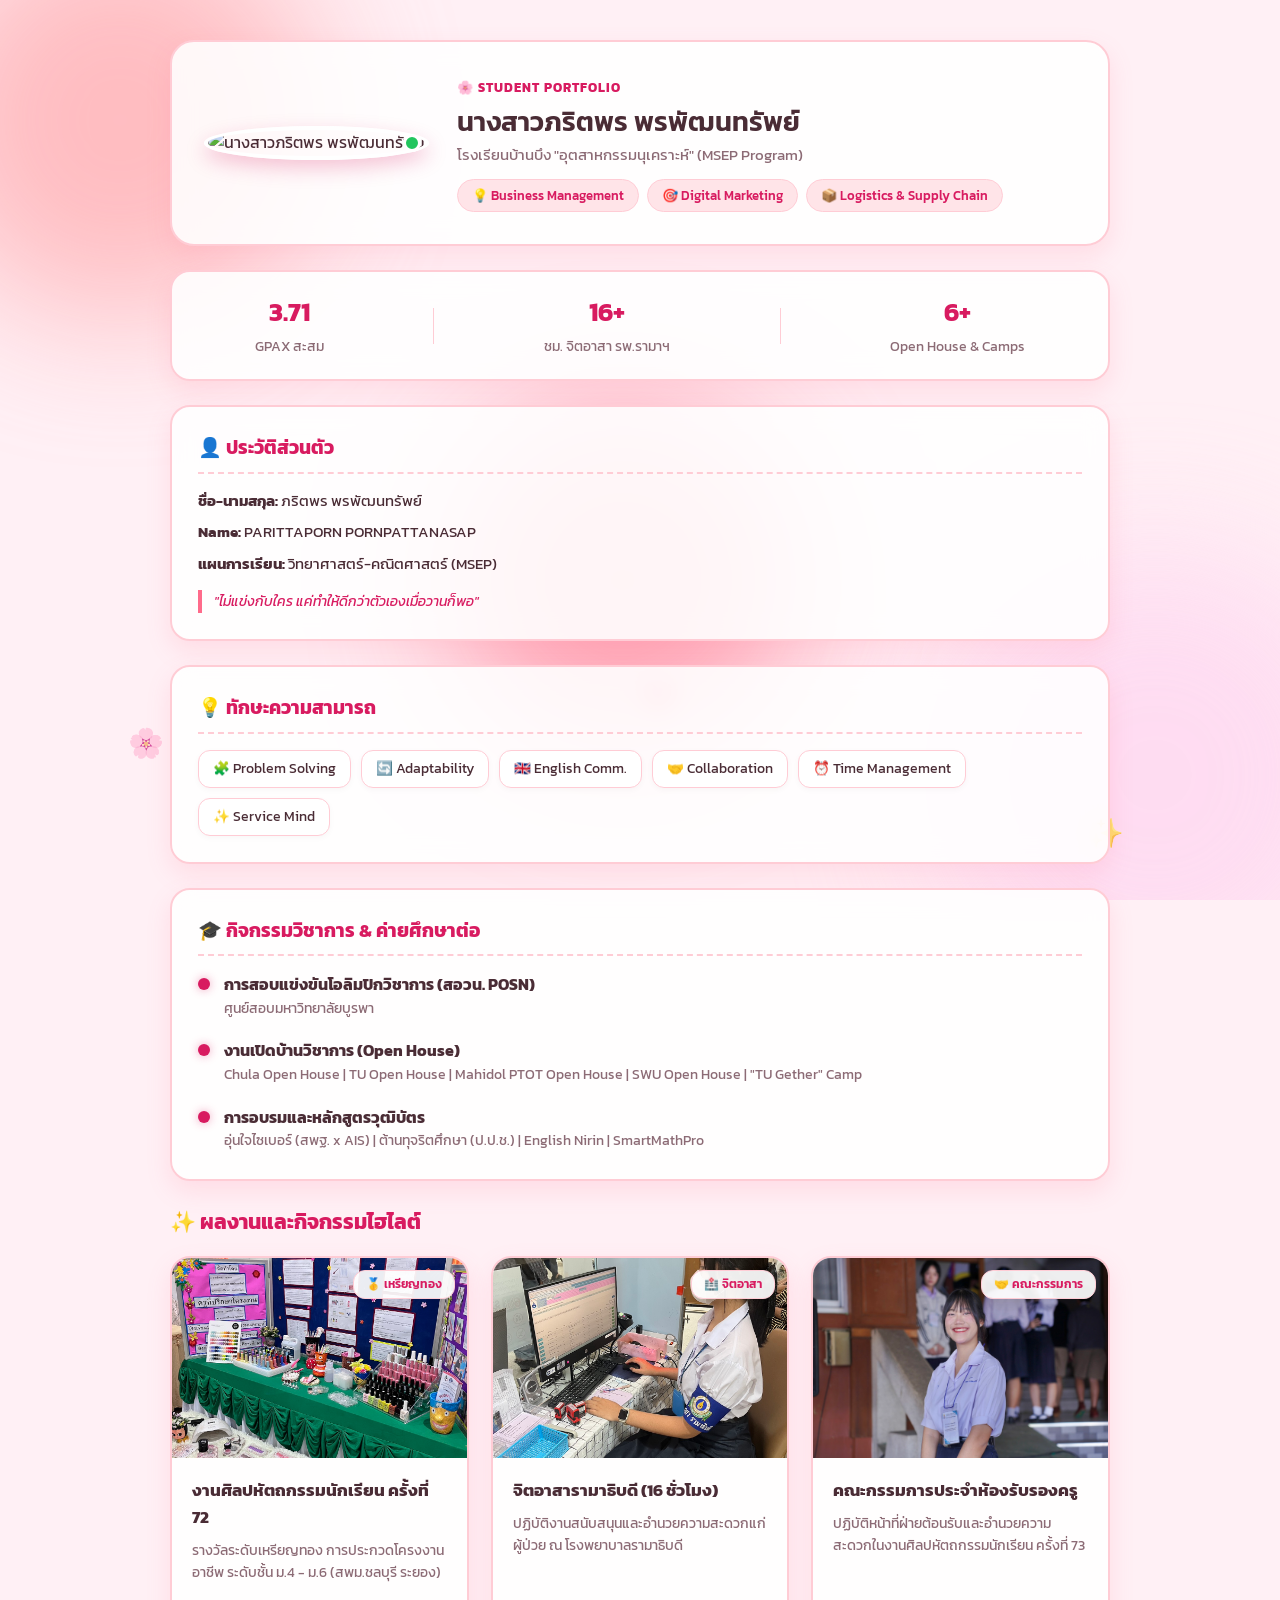
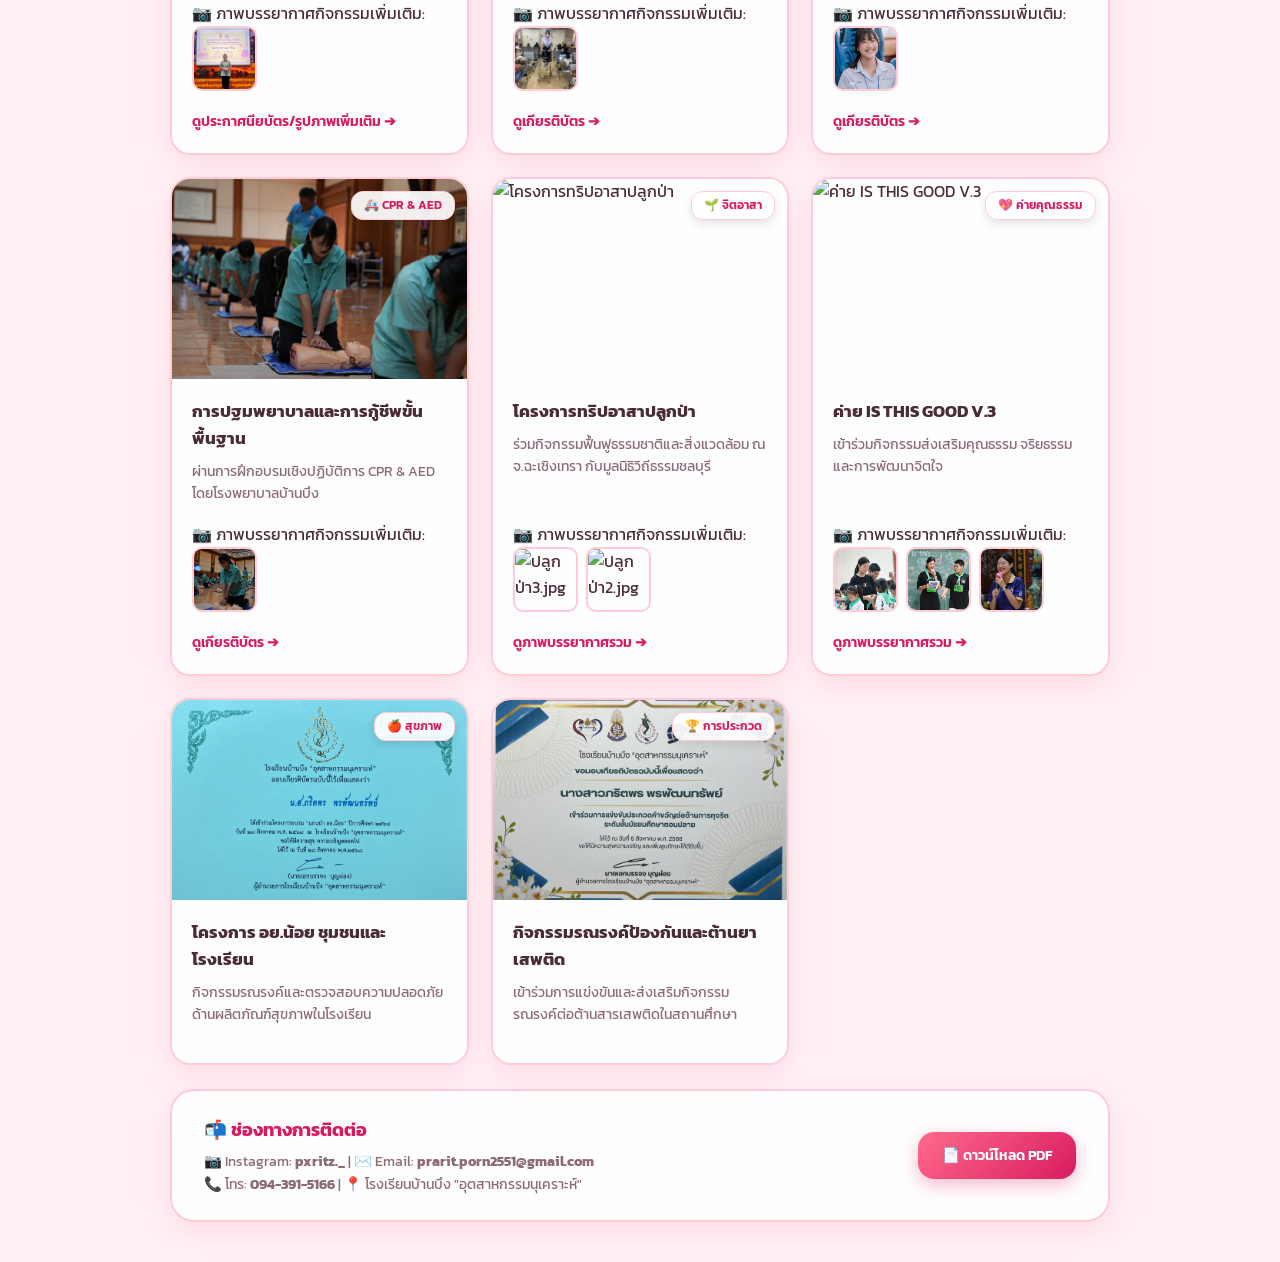
==== index.html @ 44465587 "Update index.html" ====
<!DOCTYPE html>
<html lang="th">
<head>
    <meta charset="UTF-8">
    <meta name="viewport" content="width=device-width, initial-scale=1.0">
    <title>Portfolio | ภริตพร พรพัฒนทรัพย์</title>
    <link rel="stylesheet" href="style.css">
    <link href="https://fonts.googleapis.com/css2?family=Kanit:wght@300;400;500;600;700&display=swap" rel="stylesheet">
</head>
<body>

    <!-- Background Animated Elements -->
    <div class="bg-animated">
        <div class="pink-orb orb1"></div>
        <div class="pink-orb orb2"></div>
        <div class="pink-orb orb3"></div>
        <div class="sparkle sparkle1">🌸</div>
        <div class="sparkle sparkle2">✨</div>
        <div class="sparkle sparkle3">💖</div>
    </div>

    <div class="main-wrapper">
        <!-- Hero Header -->
        <header class="hero-card">
            <div class="profile-box">
                <img src="IMG_4195.jpeg" alt="นางสาวภริตพร พรพัฒนทรัพย์" class="profile-img">
                <span class="status-dot" title="พร้อมสำหรับการศึกษาต่อ"></span>
            </div>
            <div class="hero-info">
                <span class="sub-heading">🌸 STUDENT PORTFOLIO</span>
                <h1>นางสาวภริตพร พรพัฒนทรัพย์</h1>
                <p class="school-name">โรงเรียนบ้านบึง "อุตสาหกรรมนุเคราะห์" (MSEP Program)</p>
                <div class="tag-group">
                    <span class="tag">💡 Business Management</span>
                    <span class="tag">🎯 Digital Marketing</span>
                    <span class="tag">📦 Logistics & Supply Chain</span>
                </div>
            </div>
        </header>

        <!-- Stats Bar -->
        <section class="stats-card">
            <div class="stat-box">
                <span class="num">3.71</span>
                <span class="label">GPAX สะสม</span>
            </div>
            <div class="divider"></div>
            <div class="stat-box">
                <span class="num">16+</span>
                <span class="label">ชม. จิตอาสา รพ.รามาฯ</span>
            </div>
            <div class="divider"></div>
            <div class="stat-box">
                <span class="num">6+</span>
                <span class="label">Open House & Camps</span>
            </div>
        </section>

        <!-- Two Columns Info -->
        <div class="two-col-grid">
            <section class="content-card">
                <h2>👤 ประวัติส่วนตัว</h2>
                <div class="info-body">
                    <p><strong>ชื่อ-นามสกุล:</strong> ภริตพร พรพัฒนทรัพย์</p>
                    <p><strong>Name:</strong> PARITTAPORN PORNPATTANASAP</p>
                    <p><strong>แผนการเรียน:</strong> วิทยาศาสตร์-คณิตศาสตร์ (MSEP)</p>
                    <blockquote class="quote">"ไม่แข่งกับใคร แค่ทำให้ดีกว่าตัวเองเมื่อวานก็พอ"</blockquote>
                </div>
            </section>

            <section class="content-card">
                <h2>💡 ทักษะความสามารถ</h2>
                <div class="skill-pills">
                    <span>🧩 Problem Solving</span>
                    <span>🔄 Adaptability</span>
                    <span>🇬🇧 English Comm.</span>
                    <span>🤝 Collaboration</span>
                    <span>⏰ Time Management</span>
                    <span>✨ Service Mind</span>
                </div>
            </section>
        </div>

        <!-- Academic Timeline -->
        <section class="content-card">
            <h2>🎓 กิจกรรมวิชาการ & ค่ายศึกษาต่อ</h2>
            <div class="timeline-list">
                <div class="tl-item">
                    <span class="tl-dot"></span>
                    <div>
                        <strong>การสอบแข่งขันโอลิมปิกวิชาการ (สอวน. POSN)</strong>
                        <p>ศูนย์สอบมหาวิทยาลัยบูรพา</p>
                    </div>
                </div>
                <div class="tl-item">
                    <span class="tl-dot"></span>
                    <div>
                        <strong>งานเปิดบ้านวิชาการ (Open House)</strong>
                        <p>Chula Open House | TU Open House | Mahidol PTOT Open House | SWU Open House | "TU Gether" Camp</p>
                    </div>
                </div>
                <div class="tl-item">
                    <span class="tl-dot"></span>
                    <div>
                        <strong>การอบรมและหลักสูตรวุฒิบัตร</strong>
                        <p>อุ่นใจไซเบอร์ (สพฐ. x AIS) | ต้านทุจริตศึกษา (ป.ป.ช.) | English Nirin | SmartMathPro</p>
                    </div>
                </div>
            </div>
        </section>

        <!-- Activities Gallery -->
        <section class="activities-wrapper">
            <h2 class="section-title">✨ ผลงานและกิจกรรมไฮไลต์</h2>
            <div class="activity-grid">

                <!-- 1 -->
                <article class="act-card">
                    <div class="act-img-wrap">
                        <img src="activity-1.jpg" alt="งานศิลปหัตถกรรมนักเรียน">
                        <span class="badge badge-pink">🥇 เหรียญทอง</span>
                    </div>
                    <div class="act-body">
                        <h3>งานศิลปหัตถกรรมนักเรียน ครั้งที่ 72</h3>
                        <p>รางวัลระดับเหรียญทอง การประกวดโครงงานอาชีพ ระดับชั้น ม.4 - ม.6 (สพม.ชลบุรี ระยอง)</p>
                        <div class="act-gallery-title">📷 ภาพบรรยากาศกิจกรรมเพิ่มเติม:</div>
                        <div class="act-sub-images">
                            <img src="activity-2.jpg" alt="บรรยากาศวันแข่งขัน">
                        </div>
                        <a href="contest.jpg" target="_blank" class="btn-link">ดูประกาศนียบัตร/รูปภาพเพิ่มเติม ➔</a>
                    </div>
                </article>

                <!-- 2 -->
                <article class="act-card">
                    <div class="act-img-wrap">
                        <img src="ramavol-1.jpg" alt="จิตอาสารามาธิบดี">
                        <span class="badge badge-pink">🏥 จิตอาสา</span>
                    </div>
                    <div class="act-body">
                        <h3>จิตอาสารามาธิบดี (16 ชั่วโมง)</h3>
                        <p>ปฏิบัติงานสนับสนุนและอำนวยความสะดวกแก่ผู้ป่วย ณ โรงพยาบาลรามาธิบดี</p>
                        <div class="act-gallery-title">📷 ภาพบรรยากาศกิจกรรมเพิ่มเติม:</div>
                        <div class="act-sub-images">
                            <img src="ramavol-2.jpg" alt="จิตอาสารามาธิบดี 2">
                        </div>
                        <a href="cert-ramavolunteer.png" target="_blank" class="btn-link">ดูเกียรติบัตร ➔</a>
                    </div>
                </article>

                <!-- 3 -->
                <article class="act-card">
                    <div class="act-img-wrap">
                        <img src="staff-2.jpg" alt="คณะกรรมการประจำห้องรับรองครู">
                        <span class="badge badge-pink">🤝 คณะกรรมการ</span>
                    </div>
                    <div class="act-body">
                        <h3>คณะกรรมการประจำห้องรับรองครู</h3>
                        <p>ปฏิบัติหน้าที่ฝ่ายต้อนรับและอำนวยความสะดวกในงานศิลปหัตถกรรมนักเรียน ครั้งที่ 73</p>
                        <div class="act-gallery-title">📷 ภาพบรรยากาศกิจกรรมเพิ่มเติม:</div>
                        <div class="act-sub-images">
                            <img src="staff-1.jpg" alt="บรรยากาศการทำงานสตาฟ 1">
                        </div>
                        <a href="cert-staff.jpg" target="_blank" class="btn-link">ดูเกียรติบัตร ➔</a>
                    </div>
                </article>

                <!-- 4 -->
                <article class="act-card">
                    <div class="act-img-wrap">
                        <img src="cpr-1.jpg" alt="การอบรม CPR & AED">
                        <span class="badge badge-pink">🚑 CPR & AED</span>
                    </div>
                    <div class="act-body">
                        <h3>การปฐมพยาบาลและการกู้ชีพขั้นพื้นฐาน</h3>
                        <p>ผ่านการฝึกอบรมเชิงปฏิบัติการ CPR & AED โดยโรงพยาบาลบ้านบึง</p>
                        <div class="act-gallery-title">📷 ภาพบรรยากาศกิจกรรมเพิ่มเติม:</div>
                        <div class="act-sub-images">
                            <img src="cpr-2.jpg" alt="ฝึกกู้ชีพ CPR 2">
                        </div>
                        <a href="cert-cpr.jpg" target="_blank" class="btn-link">ดูเกียรติบัตร ➔</a>
                    </div>
                </article>

                <!-- 5 -->
                <article class="act-card">
                    <div class="act-img-wrap">
                        <img src="tree-2.jpg" alt="โครงการทริปอาสาปลูกป่า">
                        <span class="badge badge-pink">🌱 จิตอาสา</span>
                    </div>
                    <div class="act-body">
                        <h3>โครงการทริปอาสาปลูกป่า</h3>
                        <p>ร่วมกิจกรรมฟื้นฟูธรรมชาติและสิ่งแวดล้อม ณ จ.ฉะเชิงเทรา กับมูลนิธิวิถีธรรมชลบุรี</p>
                        <div class="act-gallery-title">📷 ภาพบรรยากาศกิจกรรมเพิ่มเติม:</div>
                        <div class="act-sub-images">
                            <img src="tree-1.jpg" alt="ปลูกป่า3.jpg">
                            <img src="tree-3.jpg" alt="ปลูกป่า2.jpg">
                        </div>
                        <a href="ปลูกป่า.jpg" target="_blank" class="btn-link">ดูภาพบรรยากาศรวม ➔</a>
                    </div>
                </article>

                <!-- 6 -->
                <article class="act-card">
                    <div class="act-img-wrap">
                        <img src="kids-1.jpg" alt="ค่าย IS THIS GOOD V.3">
                        <span class="badge badge-pink">💖 ค่ายคุณธรรม</span>
                    </div>
                    <div class="act-body">
                        <h3>ค่าย IS THIS GOOD V.3</h3>
                        <p>เข้าร่วมกิจกรรมส่งเสริมคุณธรรม จริยธรรม และการพัฒนาจิตใจ</p>
                        <div class="act-gallery-title">📷 ภาพบรรยากาศกิจกรรมเพิ่มเติม:</div>
                        <div class="act-sub-images">
                            <img src="ดูเด็ก1.jpg" alt="ดูเด็ก1.jpg">
                            <img src="ดูเด็ก2.jpg" alt="ดูเด็ก2.jpg">
                            <img src="ดูเด็ก3.jpg" alt="ดูเด็ก2.jpg">
                        </div>
                        <a href="ดูเด็ก.jpg" target="_blank" class="btn-link">ดูภาพบรรยากาศรวม ➔</a>
                    </div>
                </article>

                <!-- 7 -->
                <article class="act-card">
                    <div class="act-img-wrap">
                        <img src="ใบ อย.jpg" alt="กิจกรรม อย.น้อย">
                        <span class="badge badge-pink">🍎 สุขภาพ</span>
                    </div>
                    <div class="act-body">
                        <h3>โครงการ อย.น้อย ชุมชนและโรงเรียน</h3>
                        <p>กิจกรรมรณรงค์และตรวจสอบความปลอดภัยด้านผลิตภัณฑ์สุขภาพในโรงเรียน</p>
                    </div>
                </article>

                <!-- 8 -->
                <article class="act-card">
                    <div class="act-img-wrap">
                        <img src="แข่งต้านยา.jpg" alt="การแข่งขันต้านยาเสพติด">
                        <span class="badge badge-pink">🏆 การประกวด</span>
                    </div>
                    <div class="act-body">
                        <h3>กิจกรรมรณรงค์ป้องกันและต้านยาเสพติด</h3>
                        <p>เข้าร่วมการแข่งขันและส่งเสริมกิจกรรมรณรงค์ต่อต้านสารเสพติดในสถานศึกษา</p>
                    </div>
                </article>

            </div>
        </section>

        <!-- Footer -->
        <footer class="footer-card">
            <div class="contact-det">
                <h2>📬 ช่องทางการติดต่อ</h2>
                <p>📷 Instagram: <strong>pxritz._</strong> | ✉️ Email: <strong>prarit.porn2551@gmail.com</strong></p>
                <p>📞 โทร: <strong>094-391-5166</strong> | 📍 โรงเรียนบ้านบึง "อุตสาหกรรมนุเคราะห์"</p>
            </div>
            <a href="portfolio.pdf" target="_blank" class="btn-pdf">📄 ดาวน์โหลด PDF</a>
        </footer>
    </div>

</body>
</html>
---- style.css ----
:root {
    --bg-main: #fff0f5;
    --card-bg: rgba(255, 255, 255, 0.88);
    --accent: #ff6b8b;
    --accent-dark: #d81b60;
    --accent-light: #ffe4e8;
    --text-primary: #4a2c35;
    --text-muted: #8c6b75;
    --border: #ffccd5;
    --shadow: 0 10px 25px rgba(255, 107, 139, 0.15);
    --shadow-hover: 0 16px 32px rgba(216, 27, 96, 0.25);
}

* {
    box-sizing: border-box;
    margin: 0;
    padding: 0;
    font-family: 'Kanit', sans-serif;
    transition: all 0.3s cubic-bezier(0.25, 0.8, 0.25, 1);
}

body {
    background-color: var(--bg-main);
    color: var(--text-primary);
    line-height: 1.6;
    padding: 40px 16px;
    position: relative;
    overflow-x: hidden;
}

/* Background Animated Particles & Glowing Blobs */
.bg-animated {
    position: fixed;
    top: 0;
    left: 0;
    width: 100vw;
    height: 100vh;
    z-index: -1;
    overflow: hidden;
    pointer-events: none;
}

.pink-orb {
    position: absolute;
    border-radius: 50%;
    filter: blur(70px);
    opacity: 0.6;
    animation: pulseFloat 10s infinite alternate ease-in-out;
}

.orb1 {
    width: 400px;
    height: 400px;
    background: #ff9a9e;
    top: -80px;
    left: -80px;
}

.orb2 {
    width: 450px;
    height: 450px;
    background: #fecfef;
    bottom: -100px;
    right: -100px;
    animation-delay: -3s;
}

.orb3 {
    width: 350px;
    height: 350px;
    background: #ff758c;
    top: 45%;
    left: 35%;
    animation-delay: -6s;
}

/* Floating Elements Animation */
.sparkle {
    position: absolute;
    font-size: 1.8rem;
    opacity: 0.7;
    animation: floatUp 8s infinite linear;
}

.sparkle1 { top: 80%; left: 10%; animation-delay: 0s; }
.sparkle2 { top: 90%; left: 85%; animation-delay: 2.5s; }
.sparkle3 { top: 75%; left: 50%; animation-delay: 5s; }

@keyframes pulseFloat {
    0% { transform: translate(0, 0) scale(1); }
    50% { transform: translate(40px, -30px) scale(1.15); }
    100% { transform: translate(-30px, 40px) scale(0.9); }
}

@keyframes floatUp {
    0% { transform: translateY(0) rotate(0deg); opacity: 0.2; }
    50% { opacity: 0.8; }
    100% { transform: translateY(-600px) rotate(360deg); opacity: 0; }
}

.main-wrapper {
    max-width: 940px;
    margin: 0 auto;
    display: flex;
    flex-direction: column;
    gap: 24px;
}

/* Hero Header */
.hero-card {
    background: var(--card-bg);
    backdrop-filter: blur(12px);
    border-radius: 24px;
    padding: 32px;
    border: 2px solid var(--border);
    box-shadow: var(--shadow);
    display: flex;
    align-items: center;
    gap: 28px;
}

.profile-box {
    position: relative;
    flex-shrink: 0;
}

.profile-img {
    width: 125px;
    height: 125px;
    border-radius: 50%;
    object-fit: cover;
    border: 4px solid #ffffff;
    box-shadow: 0 8px 20px rgba(216, 27, 96, 0.25);
}

.status-dot {
    position: absolute;
    bottom: 8px;
    right: 8px;
    width: 18px;
    height: 18px;
    background-color: #22c55e;
    border: 3px solid #ffffff;
    border-radius: 50%;
}

.sub-heading {
    font-size: 0.82rem;
    font-weight: 700;
    color: var(--accent-dark);
    letter-spacing: 1px;
}

.hero-info h1 {
    font-size: 1.7rem;
    font-weight: 600;
    color: var(--text-primary);
}

.school-name {
    font-size: 0.95rem;
    color: var(--text-muted);
    margin-bottom: 12px;
}

.tag-group {
    display: flex;
    flex-wrap: wrap;
    gap: 8px;
}

.tag {
    background: var(--accent-light);
    color: var(--accent-dark);
    font-size: 0.82rem;
    font-weight: 500;
    padding: 5px 14px;
    border-radius: 20px;
    border: 1px solid var(--border);
}

/* Stats Card */
.stats-card {
    background: var(--card-bg);
    backdrop-filter: blur(12px);
    border-radius: 20px;
    padding: 20px 28px;
    border: 2px solid var(--border);
    box-shadow: var(--shadow);
    display: flex;
    justify-content: space-around;
    align-items: center;
}

.stat-box {
    text-align: center;
}

.stat-box .num {
    display: block;
    font-size: 1.6rem;
    font-weight: 700;
    color: var(--accent-dark);
}

.stat-box .label {
    font-size: 0.85rem;
    color: var(--text-muted);
}

.divider {
    width: 1px;
    height: 36px;
    background-color: var(--border);
}

/* Content Cards Grid */
.two-col-grid {
    display: grid;
    grid-template-columns: 1fr 1fr;
    gap: 24px;
}

.content-card {
    background: var(--card-bg);
    backdrop-filter: blur(12px);
    border-radius: 20px;
    padding: 26px;
    border: 2px solid var(--border);
    box-shadow: var(--shadow);
}

.content-card h2 {
    font-size: 1.2rem;
    color: var(--accent-dark);
    margin-bottom: 16px;
    padding-bottom: 8px;
    border-bottom: 2px dashed var(--border);
}

.info-body p {
    font-size: 0.92rem;
    margin-bottom: 8px;
}

.quote {
    margin-top: 14px;
    font-style: italic;
    color: var(--accent-dark);
    border-left: 4px solid var(--accent);
    padding-left: 12px;
    font-size: 0.9rem;
}

/* Skill Pills */
.skill-pills {
    display: flex;
    flex-wrap: wrap;
    gap: 10px;
}

.skill-pills span {
    background: #ffffff;
    border: 1px solid var(--border);
    padding: 7px 14px;
    border-radius: 12px;
    font-size: 0.85rem;
    color: var(--text-primary);
    box-shadow: 0 2px 6px rgba(0,0,0,0.03);
}

.skill-pills span:hover {
    background: var(--accent-light);
    border-color: var(--accent);
    transform: translateY(-3px);
}

/* Timeline */
.timeline-list {
    display: flex;
    flex-direction: column;
    gap: 18px;
}

.tl-item {
    display: flex;
    gap: 14px;
}

.tl-dot {
    width: 12px;
    height: 12px;
    background: var(--accent-dark);
    border-radius: 50%;
    margin-top: 6px;
    flex-shrink: 0;
    box-shadow: 0 0 10px rgba(216, 27, 96, 0.4);
}

.tl-item strong {
    font-size: 0.98rem;
}

.tl-item p {
    font-size: 0.88rem;
    color: var(--text-muted);
}

/* Activity Grid (Big Visual Gallery) */
.section-title {
    font-size: 1.3rem;
    color: var(--accent-dark);
    margin-bottom: 18px;
}

.activity-grid {
    display: grid;
    grid-template-columns: repeat(auto-fill, minmax(280px, 1fr));
    gap: 22px;
}

.act-card {
    background: var(--card-bg);
    border-radius: 20px;
    border: 2px solid var(--border);
    overflow: hidden;
    box-shadow: var(--shadow);
    display: flex;
    flex-direction: column;
}

.act-card:hover {
    transform: translateY(-8px);
    box-shadow: var(--shadow-hover);
    border-color: var(--accent);
}

.act-img-wrap {
    position: relative;
    height: 200px; /* ขยายความสูงรูปภาพให้เด่นชัด */
    overflow: hidden;
}

.act-img-wrap img {
    width: 100%;
    height: 100%;
    object-fit: cover;
}

.act-card:hover .act-img-wrap img {
    transform: scale(1.08);
}

.badge-pink {
    position: absolute;
    top: 12px;
    right: 12px;
    font-size: 0.75rem;
    font-weight: 600;
    padding: 4px 12px;
    border-radius: 12px;
    background: rgba(255, 255, 255, 0.92);
    color: var(--accent-dark);
    box-shadow: 0 4px 10px rgba(0, 0, 0, 0.1);
    border: 1px solid var(--border);
}

.act-body {
    padding: 20px;
    display: flex;
    flex-direction: column;
    flex-grow: 1;
}

.act-body h3 {
    font-size: 1.05rem;
    margin-bottom: 8px;
    color: var(--text-primary);
}

.act-body p {
    font-size: 0.88rem;
    color: var(--text-muted);
    margin-bottom: 16px;
    flex-grow: 1;
}

.btn-link {
    font-size: 0.85rem;
    font-weight: 600;
    color: var(--accent-dark);
    text-decoration: none;
}

.btn-link:hover {
    color: var(--accent);
    text-decoration: underline;
}

/* Footer Card */
.footer-card {
    background: var(--card-bg);
    backdrop-filter: blur(12px);
    border-radius: 24px;
    padding: 24px 32px;
    border: 2px solid var(--border);
    box-shadow: var(--shadow);
    display: flex;
    justify-content: space-between;
    align-items: center;
}

.contact-det h2 {
    font-size: 1.15rem;
    color: var(--accent-dark);
    margin-bottom: 6px;
}

.contact-det p {
    font-size: 0.9rem;
    color: var(--text-muted);
}

.btn-pdf {
    background: linear-gradient(135deg, var(--accent), var(--accent-dark));
    color: #ffffff;
    padding: 12px 24px;
    border-radius: 16px;
    text-decoration: none;
    font-size: 0.9rem;
    font-weight: 600;
    box-shadow: 0 6px 18px rgba(216, 27, 96, 0.3);
}

.btn-pdf:hover {
    transform: translateY(-3px);
    box-shadow: 0 8px 24px rgba(216, 27, 96, 0.4);
}

/* Responsive */
@media (max-width: 640px) {
    .hero-card, .footer-card {
        flex-direction: column;
        text-align: center;
    }
    .two-col-grid {
        grid-template-columns: 1fr;
    }
}
    .two-col-grid {
        grid-template-columns: 1fr;
    }
}
/* ==========================================
   ส่วนจัดระเบียบรูปภาพเพิ่มเติม (Sub-Gallery)
   ========================================== */

.act-gallery-title {
    font-size: 0.8rem;
    font-weight: 600;
    color: var(--accent-dark);
    margin-top: 10px;
    margin-bottom: 6px;
}

.act-sub-images {
    display: flex;
    gap: 8px;
    margin-bottom: 14px;
    overflow-x: auto; /* ให้สไลด์ซ้าย-ขวาได้ถ้ามีรูปเยอะ */
    padding-bottom: 6px;
}

.act-sub-images img {
    width: 65px;
    height: 65px;
    object-fit: cover;
    border-radius: 10px;
    border: 2px solid var(--border);
    cursor: pointer;
    flex-shrink: 0;
    transition: all 0.2s ease-in-out;
}

.act-sub-images img:hover {
    transform: scale(1.1);
    border-color: var(--accent);
    box-shadow: 0 4px 10px rgba(216, 27, 96, 0.3);
}

/* แถบสกรอลล์รูปภาพแนวนอนแบบโทนสีชมพู */
.act-sub-images::-webkit-scrollbar {
    height: 4px;
}
.act-sub-images::-webkit-scrollbar-track {
    background: transparent;
}
.act-sub-images::-webkit-scrollbar-thumb {
    background: var(--border);
    border-radius: 10px;
}
.act-sub-images::-webkit-scrollbar-thumb:hover {
    background: var(--accent);
}
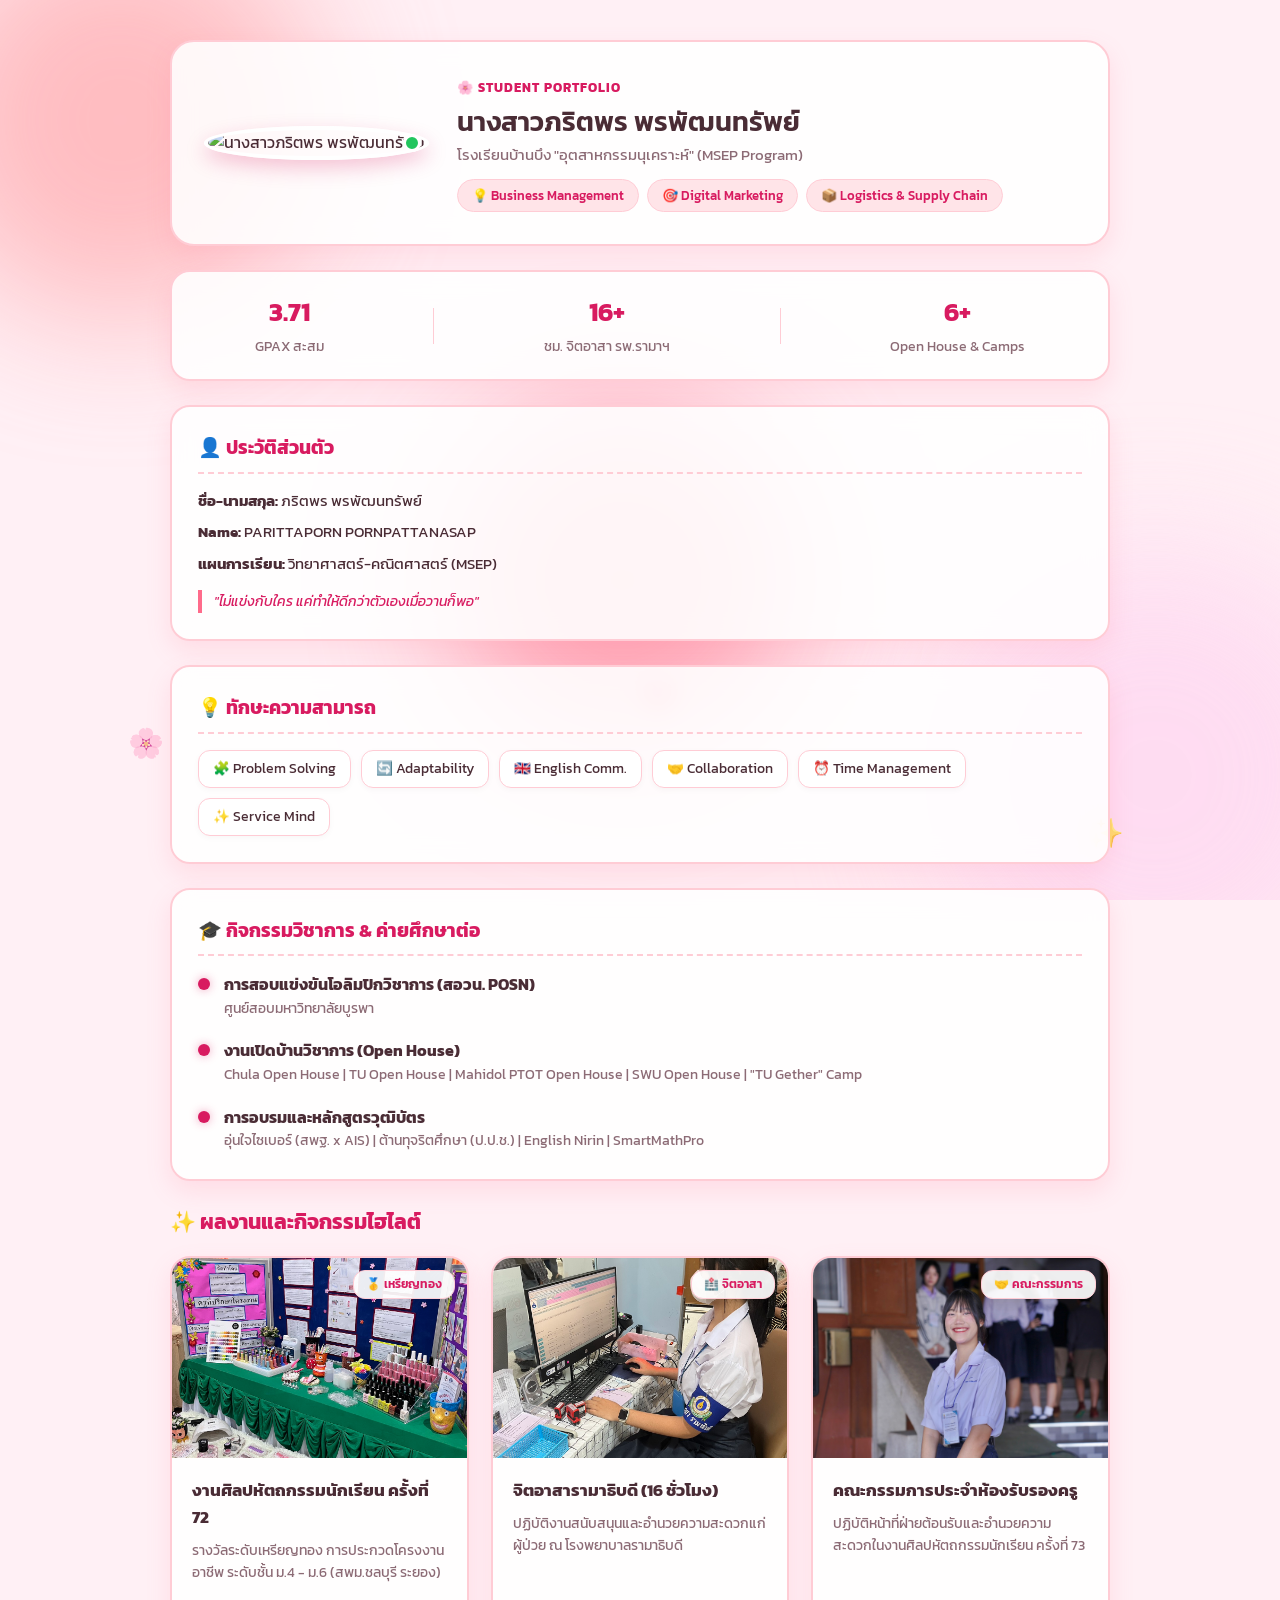
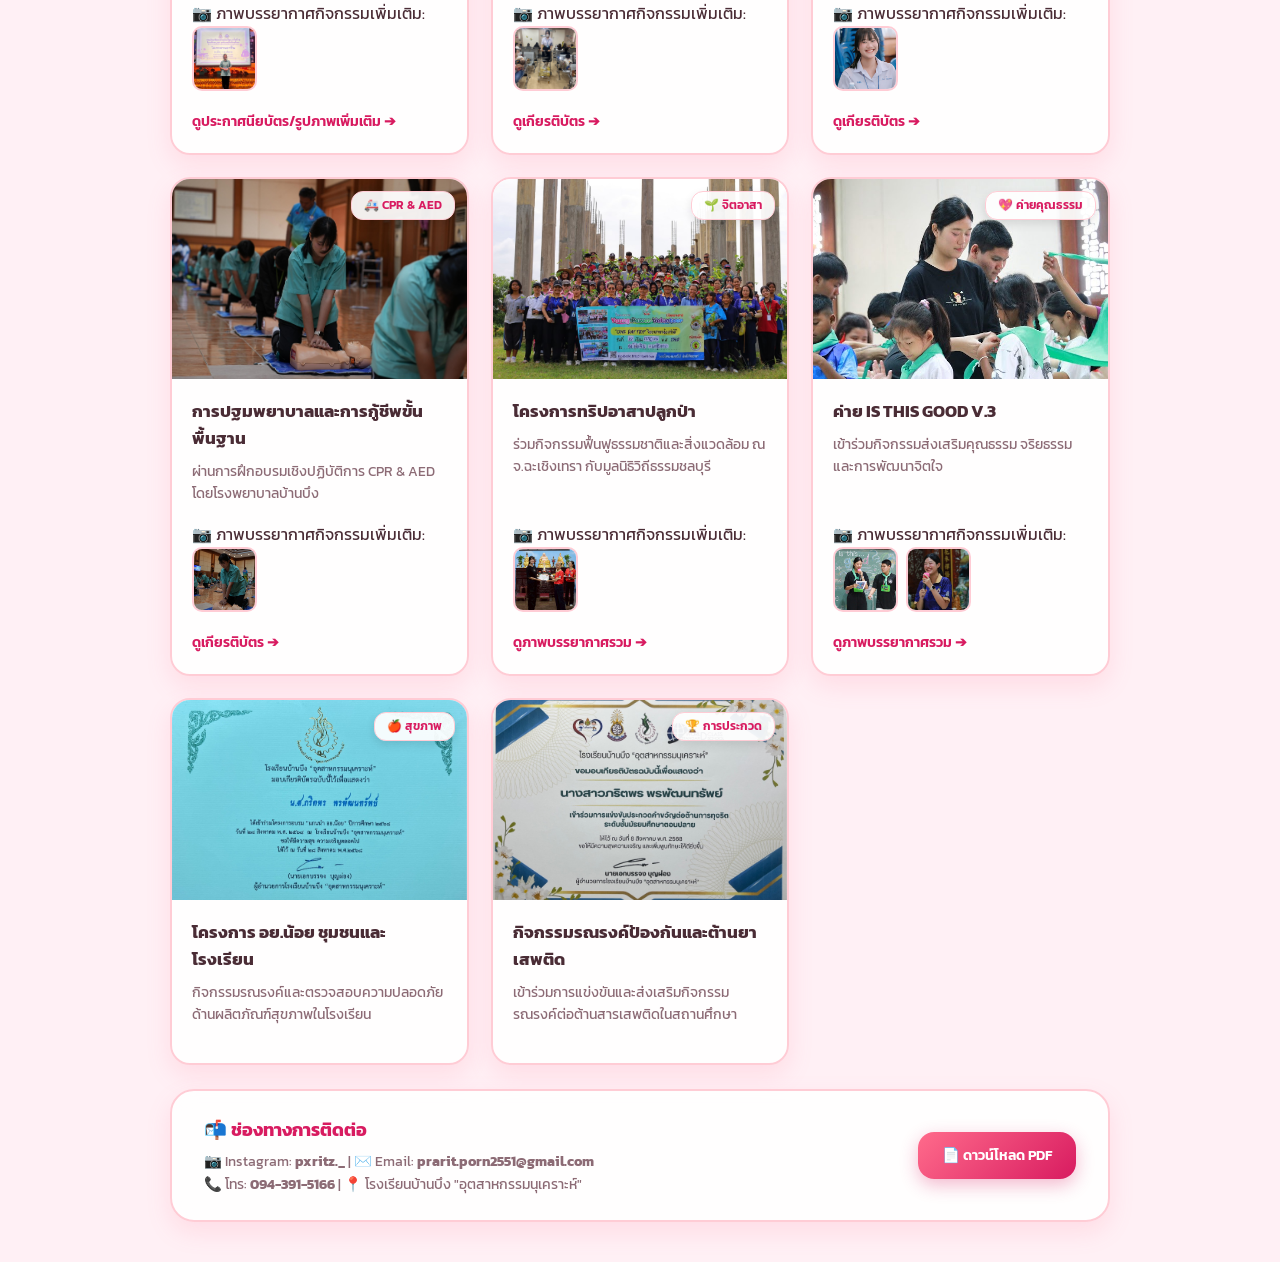
==== commit f1126645: "Update index.html" ====
--- a/index.html
+++ b/index.html
@@ -185,7 +185,7 @@
                 <!-- 5 -->
                 <article class="act-card">
                     <div class="act-img-wrap">
-                        <img src="tree-2.jpg" alt="โครงการทริปอาสาปลูกป่า">
+                        <img src="ปลูกป่า2.jpg" alt="โครงการทริปอาสาปลูกป่า">
                         <span class="badge badge-pink">🌱 จิตอาสา</span>
                     </div>
                     <div class="act-body">
@@ -193,8 +193,7 @@
                         <p>ร่วมกิจกรรมฟื้นฟูธรรมชาติและสิ่งแวดล้อม ณ จ.ฉะเชิงเทรา กับมูลนิธิวิถีธรรมชลบุรี</p>
                         <div class="act-gallery-title">📷 ภาพบรรยากาศกิจกรรมเพิ่มเติม:</div>
                         <div class="act-sub-images">
-                            <img src="tree-1.jpg" alt="ปลูกป่า3.jpg">
-                            <img src="tree-3.jpg" alt="ปลูกป่า2.jpg">
+                            <img src="ปลูกป่า3.jpg" alt="ปลูกป่า3">
                         </div>
                         <a href="ปลูกป่า.jpg" target="_blank" class="btn-link">ดูภาพบรรยากาศรวม ➔</a>
                     </div>
@@ -203,7 +202,7 @@
                 <!-- 6 -->
                 <article class="act-card">
                     <div class="act-img-wrap">
-                        <img src="kids-1.jpg" alt="ค่าย IS THIS GOOD V.3">
+                        <img src="ดูเด็ก1.jpg" alt="ค่าย IS THIS GOOD V.3">
                         <span class="badge badge-pink">💖 ค่ายคุณธรรม</span>
                     </div>
                     <div class="act-body">
@@ -211,7 +210,6 @@
                         <p>เข้าร่วมกิจกรรมส่งเสริมคุณธรรม จริยธรรม และการพัฒนาจิตใจ</p>
                         <div class="act-gallery-title">📷 ภาพบรรยากาศกิจกรรมเพิ่มเติม:</div>
                         <div class="act-sub-images">
-                            <img src="ดูเด็ก1.jpg" alt="ดูเด็ก1.jpg">
                             <img src="ดูเด็ก2.jpg" alt="ดูเด็ก2.jpg">
                             <img src="ดูเด็ก3.jpg" alt="ดูเด็ก2.jpg">
                         </div>
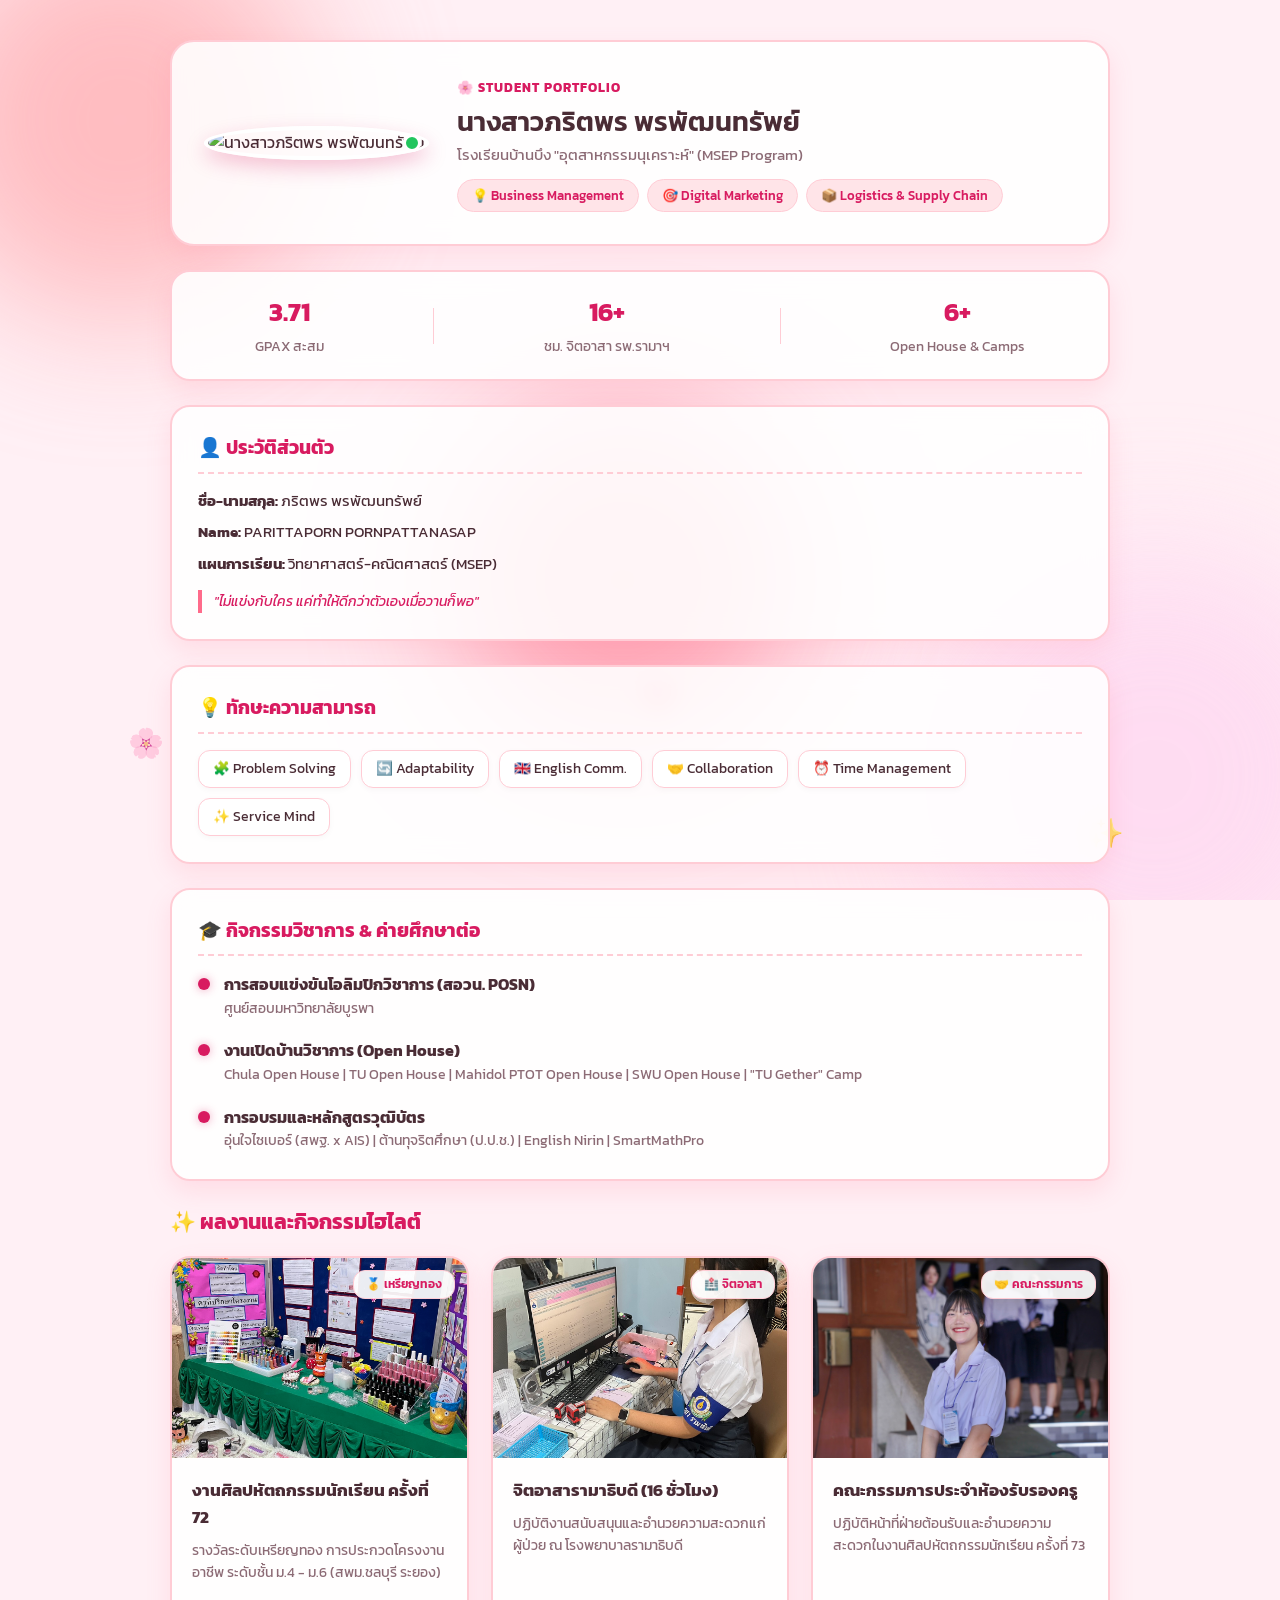
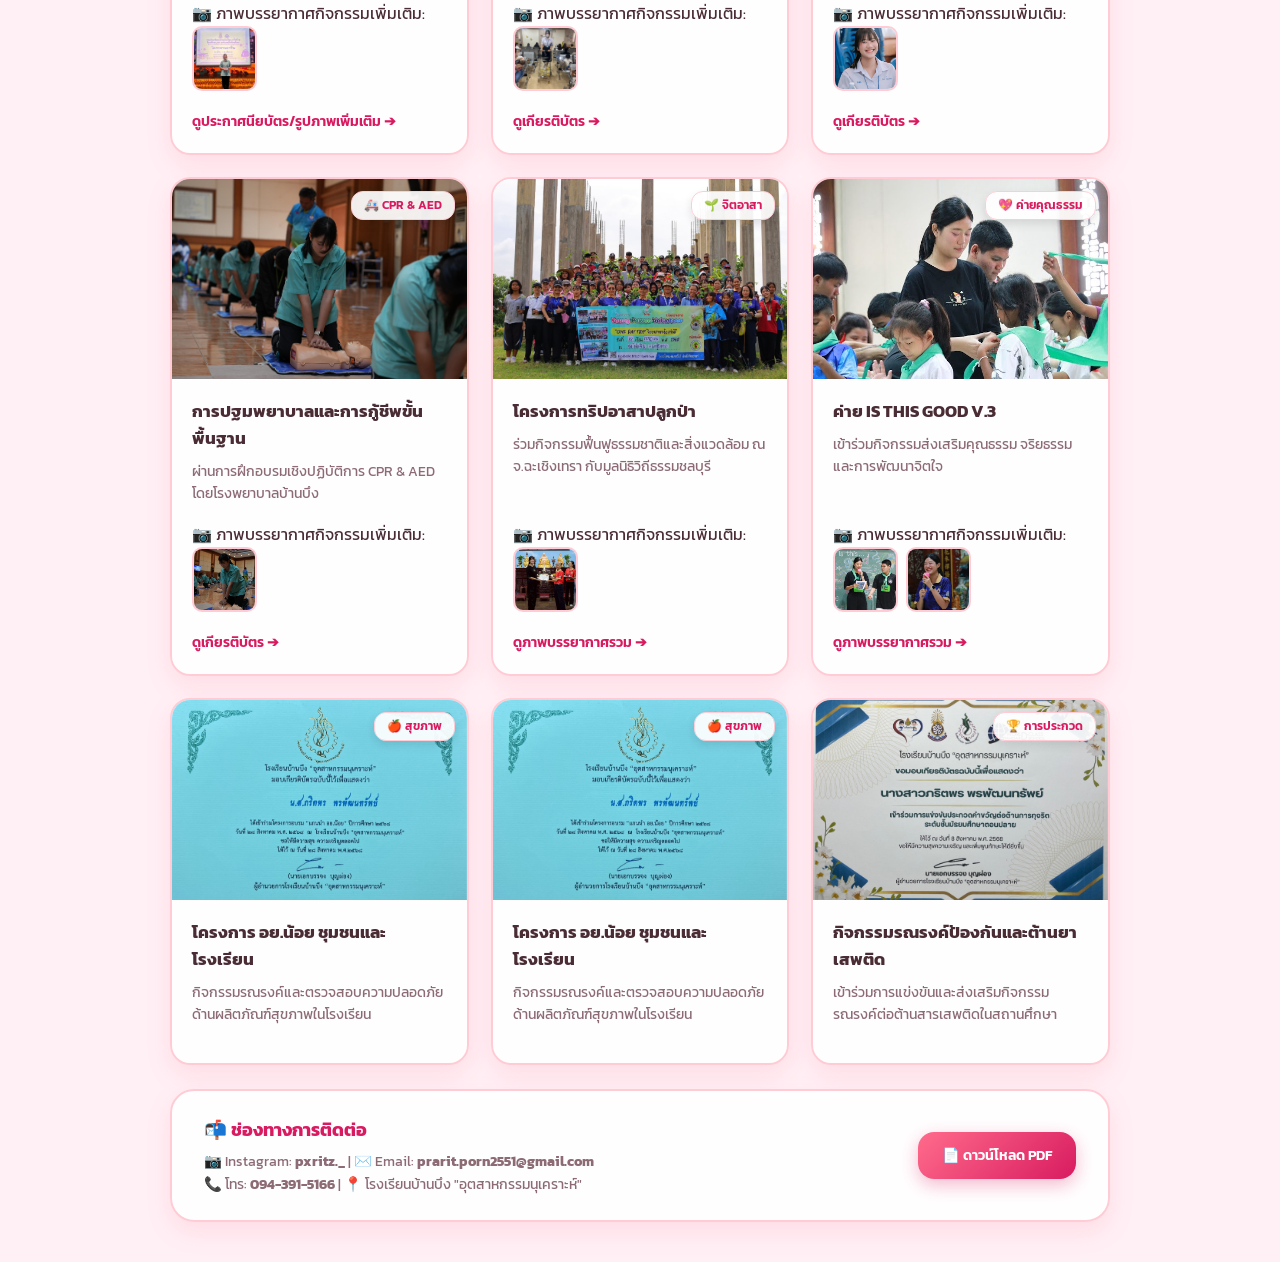
==== commit daee70c8: "Update index.html" ====
--- a/index.html
+++ b/index.html
@@ -228,8 +228,20 @@
                         <p>กิจกรรมรณรงค์และตรวจสอบความปลอดภัยด้านผลิตภัณฑ์สุขภาพในโรงเรียน</p>
                     </div>
                 </article>
-
+                
                 <!-- 8 -->
+                <article class="act-card">
+                    <div class="act-img-wrap">
+                        <img src="ใบ อย.jpg" alt="กิจกรรม อย.น้อย">
+                        <span class="badge badge-pink">🍎 สุขภาพ</span>
+                    </div>
+                    <div class="act-body">
+                        <h3>โครงการ อย.น้อย ชุมชนและโรงเรียน</h3>
+                        <p>กิจกรรมรณรงค์และตรวจสอบความปลอดภัยด้านผลิตภัณฑ์สุขภาพในโรงเรียน</p>
+                    </div>
+                </article>
+
+                <!-- 9 -->
                 <article class="act-card">
                     <div class="act-img-wrap">
                         <img src="แข่งต้านยา.jpg" alt="การแข่งขันต้านยาเสพติด">
@@ -251,7 +263,7 @@
                 <p>📷 Instagram: <strong>pxritz._</strong> | ✉️ Email: <strong>prarit.porn2551@gmail.com</strong></p>
                 <p>📞 โทร: <strong>094-391-5166</strong> | 📍 โรงเรียนบ้านบึง "อุตสาหกรรมนุเคราะห์"</p>
             </div>
-            <a href="portfolio.pdf" target="_blank" class="btn-pdf">📄 ดาวน์โหลด PDF</a>
+            <a href="swu1.1.pdf" target="_blank" class="btn-pdf">📄 ดาวน์โหลด PDF</a>
         </footer>
     </div>
 
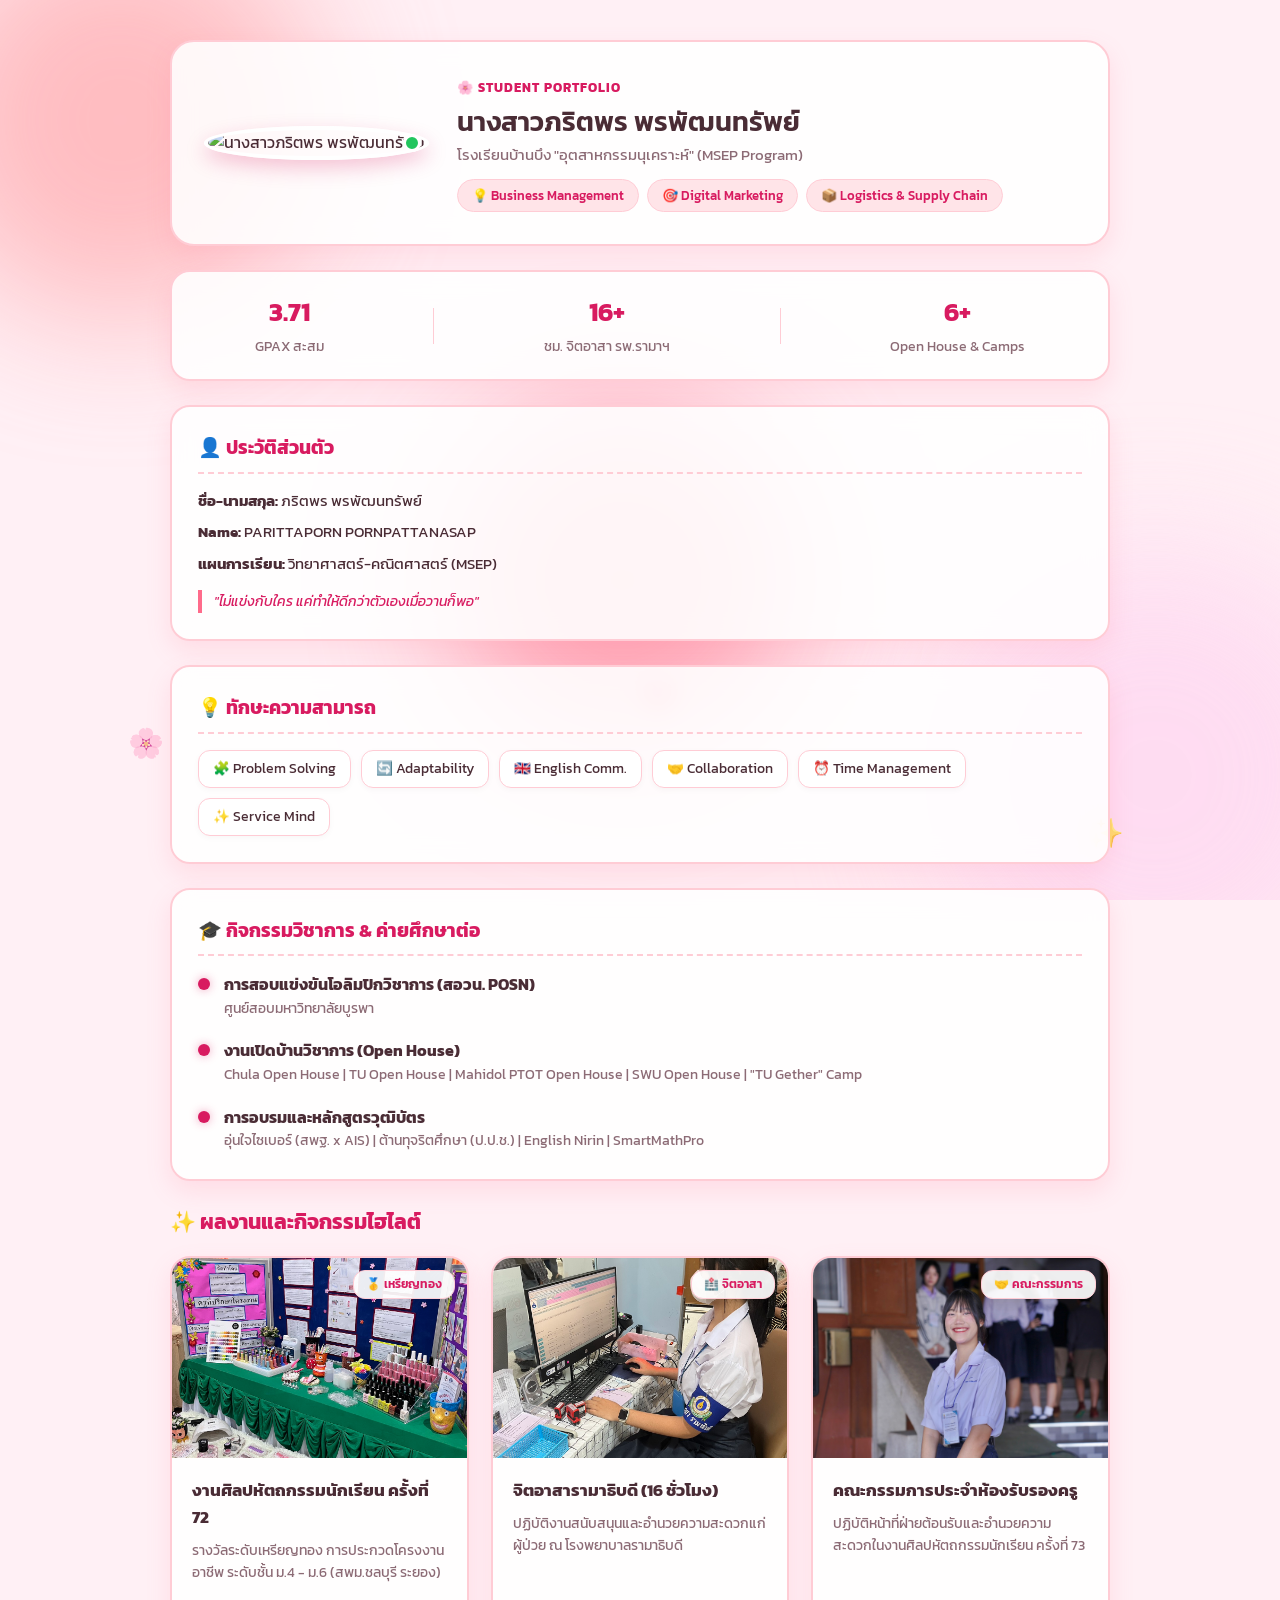
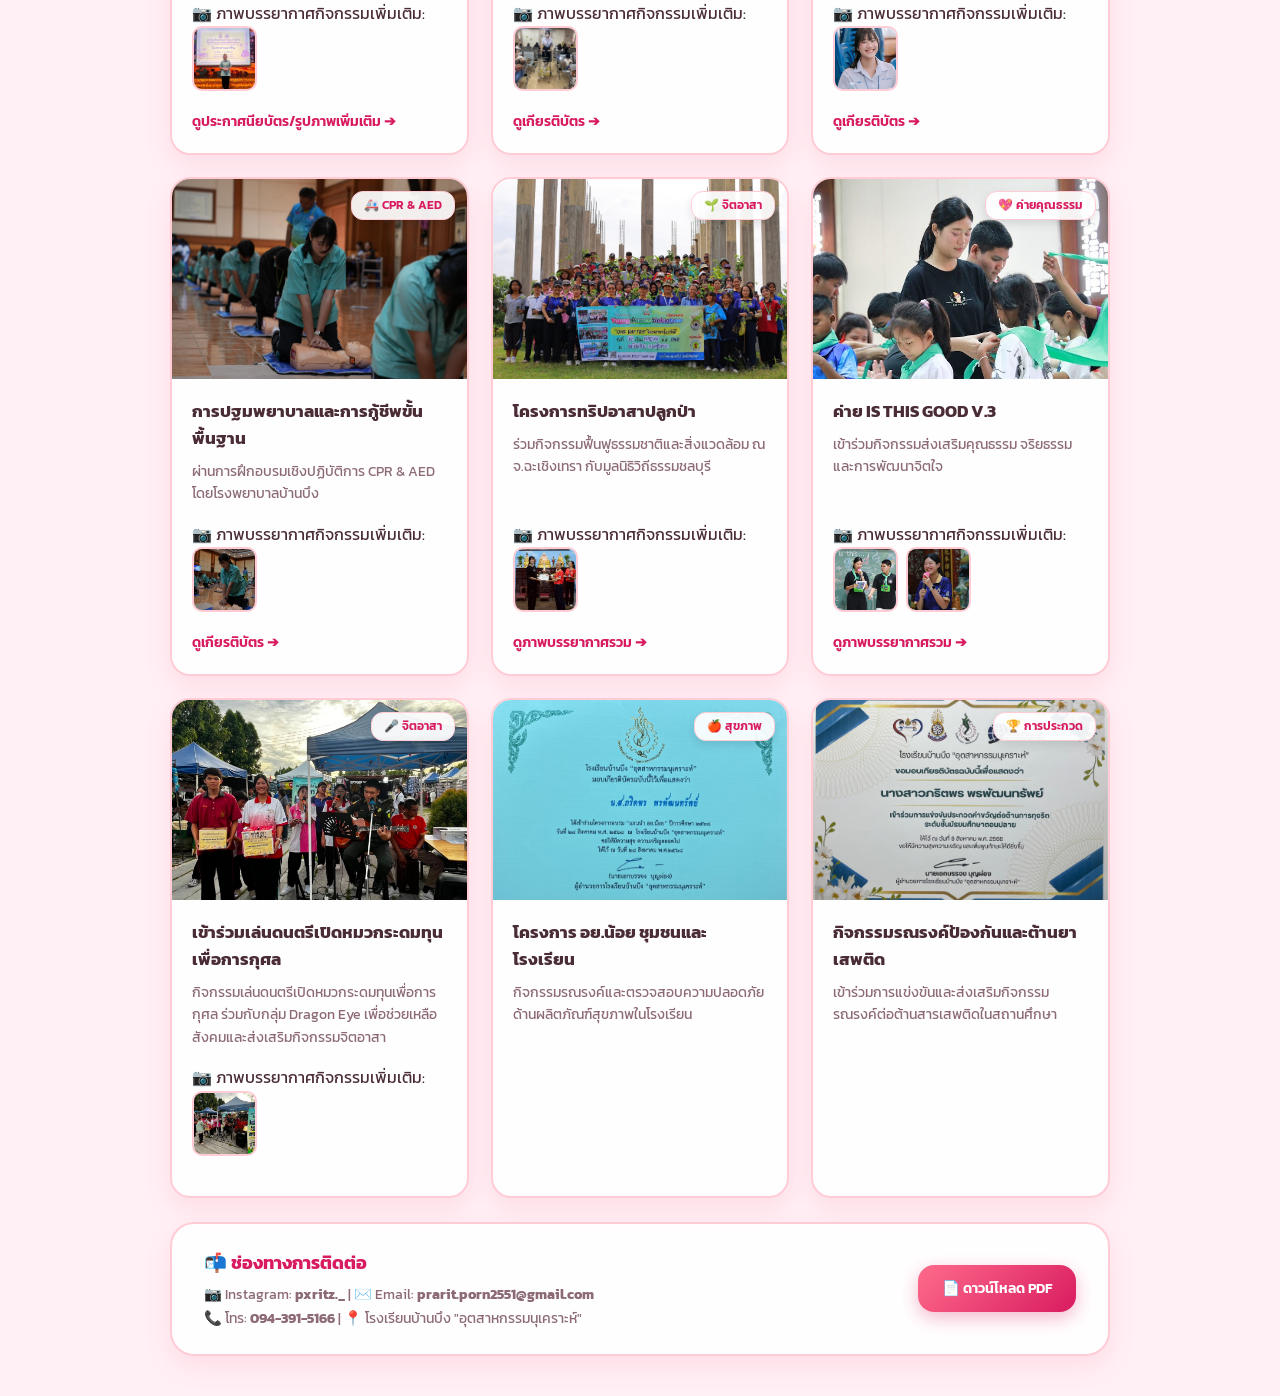
==== commit 6e615ae4: "Update index.html" ====
--- a/index.html
+++ b/index.html
@@ -220,12 +220,15 @@
                 <!-- 7 -->
                 <article class="act-card">
                     <div class="act-img-wrap">
-                        <img src="ใบ อย.jpg" alt="กิจกรรม อย.น้อย">
-                        <span class="badge badge-pink">🍎 สุขภาพ</span>
-                    </div>
-                    <div class="act-body">
-                        <h3>โครงการ อย.น้อย ชุมชนและโรงเรียน</h3>
-                        <p>กิจกรรมรณรงค์และตรวจสอบความปลอดภัยด้านผลิตภัณฑ์สุขภาพในโรงเรียน</p>
+                        <img src="เปิดหมวก.jpg" alt="กิจกรรมเปิดหมวก">
+                        <span class="badge badge-pink">🎤 จิตอาสา</span>
+                    </div>
+                    <div class="act-body">
+                        <h3>เข้าร่วมเล่นดนตรีเปิดหมวกระดมทุนเพื่อการกุศล </h3>
+                        <p>กิจกรรมเล่นดนตรีเปิดหมวกระดมทุนเพื่อการกุศล ร่วมกับกลุ่ม Dragon Eye เพื่อช่วยเหลือสังคมและส่งเสริมกิจกรรมจิตอาสา</p>
+                        <div class="act-gallery-title">📷 ภาพบรรยากาศกิจกรรมเพิ่มเติม:</div>
+                        <div class="act-sub-images">
+                            <img src="เปิดหมวก1.jpg" alt="เปิดหมวก">
                     </div>
                 </article>
                 
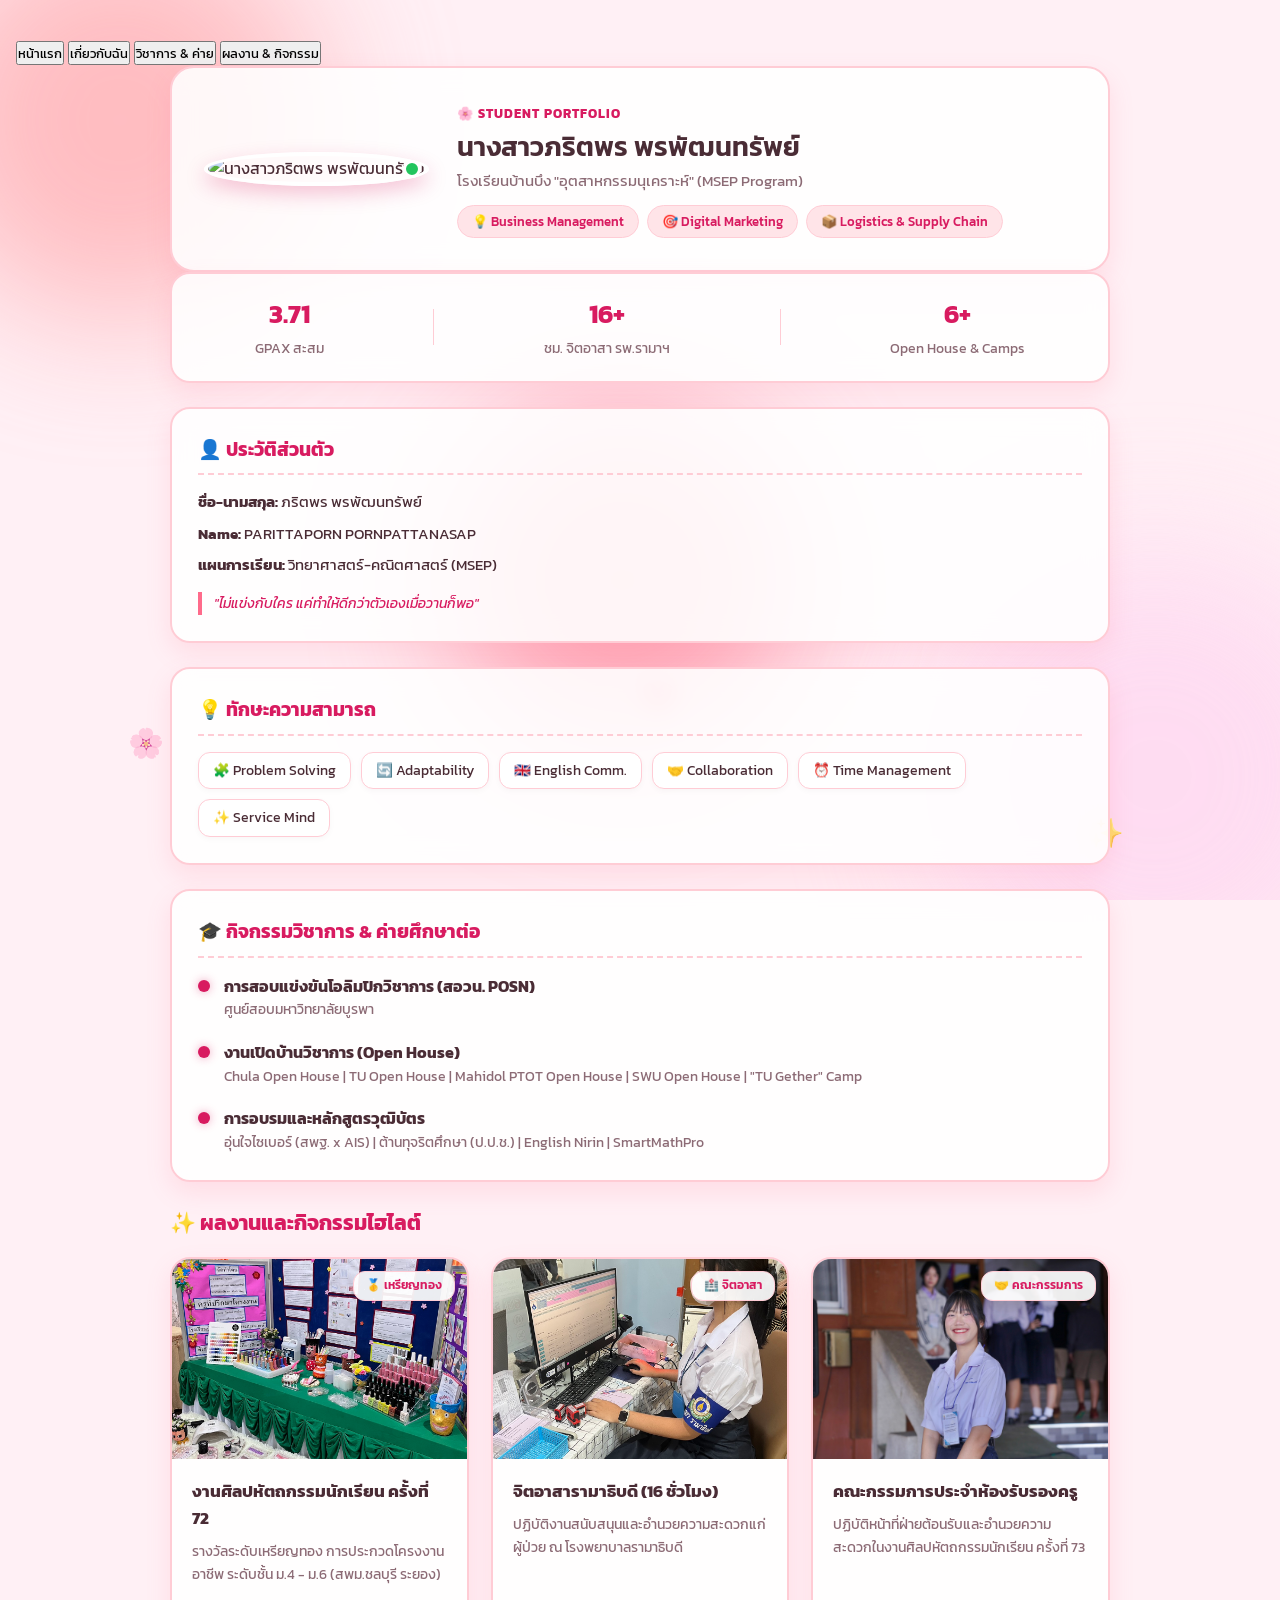
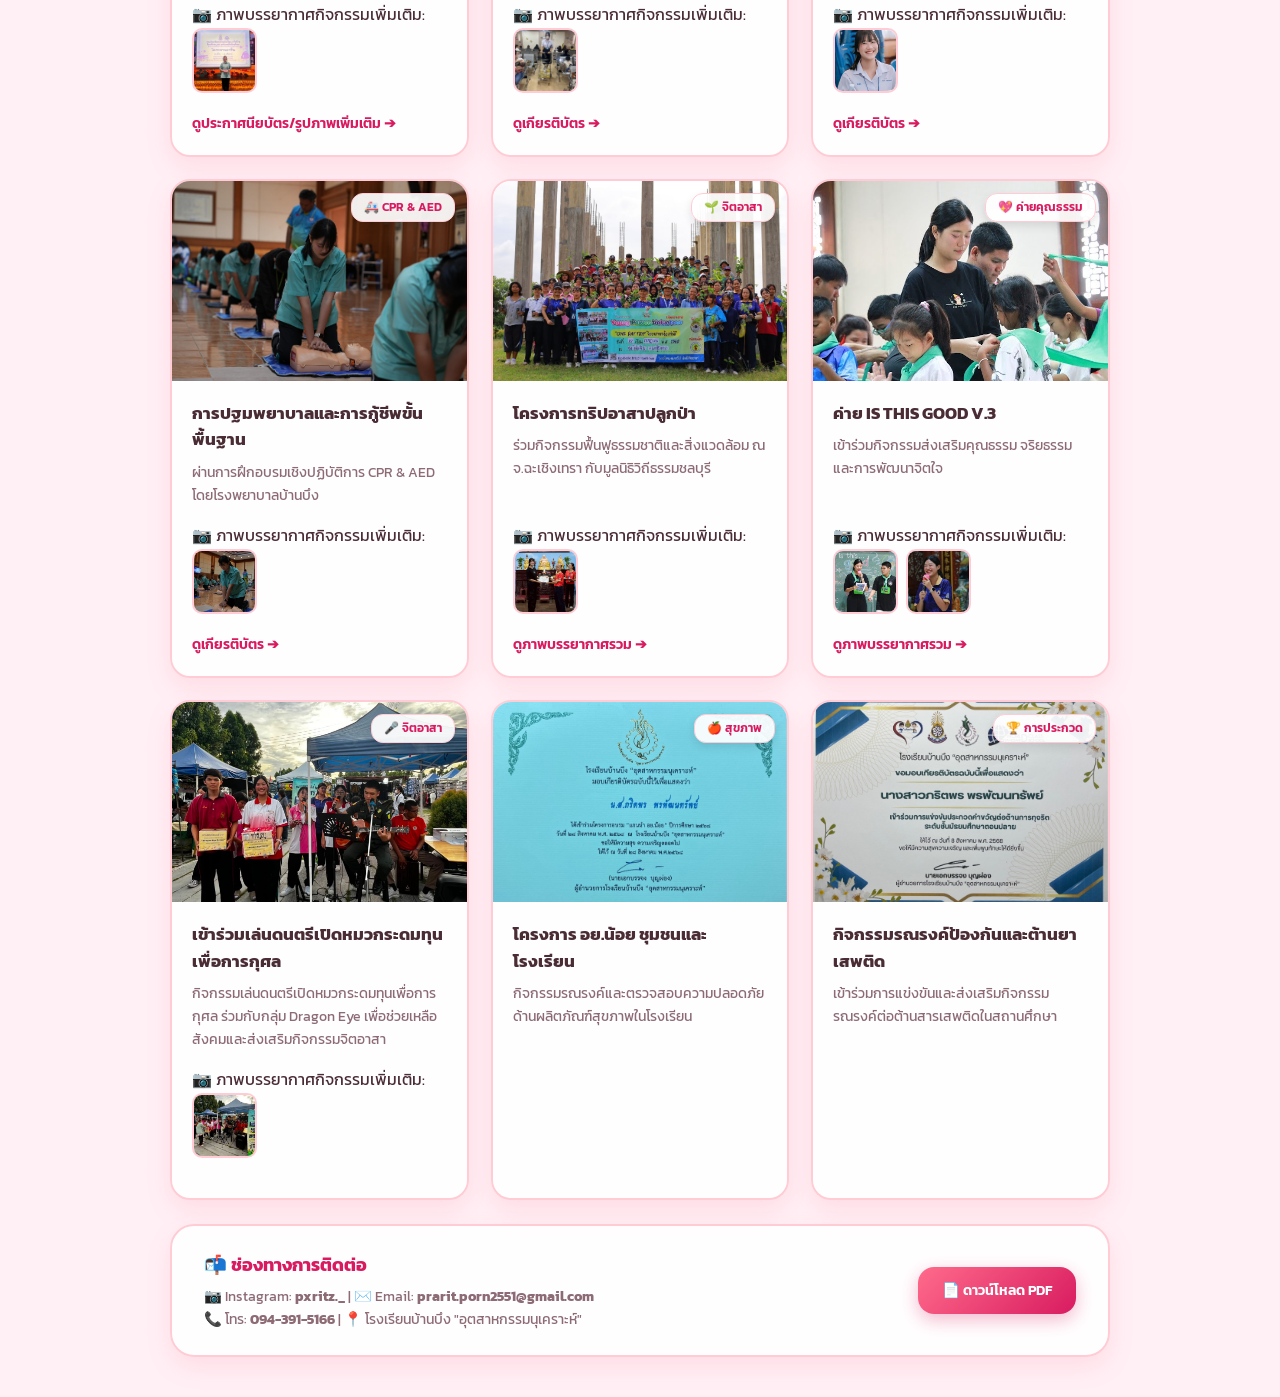
==== commit ebcda064: "Update index.html" ====
--- a/index.html
+++ b/index.html
@@ -9,6 +9,16 @@
 </head>
 <body>
 
+    <!-- แถบปุ่มกดสลับพาร์ทด้านบน -->
+    <div class="top-nav-wrapper">
+        <div class="tab-nav">
+            <button class="tab-btn active" onclick="switchTab('home')">หน้าแรก</button>
+            <button class="tab-btn" onclick="switchTab('about')">เกี่ยวกับฉัน</button>
+            <button class="tab-btn" onclick="switchTab('academic')">วิชาการ & ค่าย</button>
+            <button class="tab-btn" onclick="switchTab('activities')">ผลงาน & กิจกรรม</button>
+        </div>
+    </div>
+
     <!-- Background Animated Elements -->
     <div class="bg-animated">
         <div class="pink-orb orb1"></div>
@@ -20,244 +30,253 @@
     </div>
 
     <div class="main-wrapper">
-        <!-- Hero Header -->
-        <header class="hero-card">
-            <div class="profile-box">
-                <img src="IMG_4195.jpeg" alt="นางสาวภริตพร พรพัฒนทรัพย์" class="profile-img">
-                <span class="status-dot" title="พร้อมสำหรับการศึกษาต่อ"></span>
+
+        <!-- ================= พาร์ท 1: หน้าแรก ================= -->
+        <div id="home" class="page-tab active-page">
+            <header class="hero-card">
+                <div class="profile-box">
+                    <img src="IMG_4195.jpeg" alt="นางสาวภริตพร พรพัฒนทรัพย์" class="profile-img">
+                    <span class="status-dot" title="พร้อมสำหรับการศึกษาต่อ"></span>
+                </div>
+                <div class="hero-info">
+                    <span class="sub-heading">🌸 STUDENT PORTFOLIO</span>
+                    <h1>นางสาวภริตพร พรพัฒนทรัพย์</h1>
+                    <p class="school-name">โรงเรียนบ้านบึง "อุตสาหกรรมนุเคราะห์" (MSEP Program)</p>
+                    <div class="tag-group">
+                        <span class="tag">💡 Business Management</span>
+                        <span class="tag">🎯 Digital Marketing</span>
+                        <span class="tag">📦 Logistics & Supply Chain</span>
+                    </div>
+                </div>
+            </header>
+
+            <section class="stats-card">
+                <div class="stat-box">
+                    <span class="num">3.71</span>
+                    <span class="label">GPAX สะสม</span>
+                </div>
+                <div class="divider"></div>
+                <div class="stat-box">
+                    <span class="num">16+</span>
+                    <span class="label">ชม. จิตอาสา รพ.รามาฯ</span>
+                </div>
+                <div class="divider"></div>
+                <div class="stat-box">
+                    <span class="num">6+</span>
+                    <span class="label">Open House & Camps</span>
+                </div>
+            </section>
+        </div>
+
+        <!-- ================= พาร์ท 2: เกี่ยวกับฉัน ================= -->
+        <div id="about" class="page-tab">
+            <div class="two-col-grid">
+                <section class="content-card">
+                    <h2>👤 ประวัติส่วนตัว</h2>
+                    <div class="info-body">
+                        <p><strong>ชื่อ-นามสกุล:</strong> ภริตพร พรพัฒนทรัพย์</p>
+                        <p><strong>Name:</strong> PARITTAPORN PORNPATTANASAP</p>
+                        <p><strong>แผนการเรียน:</strong> วิทยาศาสตร์-คณิตศาสตร์ (MSEP)</p>
+                        <blockquote class="quote">"ไม่แข่งกับใคร แค่ทำให้ดีกว่าตัวเองเมื่อวานก็พอ"</blockquote>
+                    </div>
+                </section>
+
+                <section class="content-card">
+                    <h2>💡 ทักษะความสามารถ</h2>
+                    <div class="skill-pills">
+                        <span>🧩 Problem Solving</span>
+                        <span>🔄 Adaptability</span>
+                        <span>🇬🇧 English Comm.</span>
+                        <span>🤝 Collaboration</span>
+                        <span>⏰ Time Management</span>
+                        <span>✨ Service Mind</span>
+                    </div>
+                </section>
             </div>
-            <div class="hero-info">
-                <span class="sub-heading">🌸 STUDENT PORTFOLIO</span>
-                <h1>นางสาวภริตพร พรพัฒนทรัพย์</h1>
-                <p class="school-name">โรงเรียนบ้านบึง "อุตสาหกรรมนุเคราะห์" (MSEP Program)</p>
-                <div class="tag-group">
-                    <span class="tag">💡 Business Management</span>
-                    <span class="tag">🎯 Digital Marketing</span>
-                    <span class="tag">📦 Logistics & Supply Chain</span>
-                </div>
-            </div>
-        </header>
-
-        <!-- Stats Bar -->
-        <section class="stats-card">
-            <div class="stat-box">
-                <span class="num">3.71</span>
-                <span class="label">GPAX สะสม</span>
-            </div>
-            <div class="divider"></div>
-            <div class="stat-box">
-                <span class="num">16+</span>
-                <span class="label">ชม. จิตอาสา รพ.รามาฯ</span>
-            </div>
-            <div class="divider"></div>
-            <div class="stat-box">
-                <span class="num">6+</span>
-                <span class="label">Open House & Camps</span>
-            </div>
-        </section>
-
-        <!-- Two Columns Info -->
-        <div class="two-col-grid">
+        </div>
+
+        <!-- ================= พาร์ท 3: วิชาการ & ค่าย ================= -->
+        <div id="academic" class="page-tab">
             <section class="content-card">
-                <h2>👤 ประวัติส่วนตัว</h2>
-                <div class="info-body">
-                    <p><strong>ชื่อ-นามสกุล:</strong> ภริตพร พรพัฒนทรัพย์</p>
-                    <p><strong>Name:</strong> PARITTAPORN PORNPATTANASAP</p>
-                    <p><strong>แผนการเรียน:</strong> วิทยาศาสตร์-คณิตศาสตร์ (MSEP)</p>
-                    <blockquote class="quote">"ไม่แข่งกับใคร แค่ทำให้ดีกว่าตัวเองเมื่อวานก็พอ"</blockquote>
+                <h2>🎓 กิจกรรมวิชาการ & ค่ายศึกษาต่อ</h2>
+                <div class="timeline-list">
+                    <div class="tl-item">
+                        <span class="tl-dot"></span>
+                        <div>
+                            <strong>การสอบแข่งขันโอลิมปิกวิชาการ (สอวน. POSN)</strong>
+                            <p>ศูนย์สอบมหาวิทยาลัยบูรพา</p>
+                        </div>
+                    </div>
+                    <div class="tl-item">
+                        <span class="tl-dot"></span>
+                        <div>
+                            <strong>งานเปิดบ้านวิชาการ (Open House)</strong>
+                            <p>Chula Open House | TU Open House | Mahidol PTOT Open House | SWU Open House | "TU Gether" Camp</p>
+                        </div>
+                    </div>
+                    <div class="tl-item">
+                        <span class="tl-dot"></span>
+                        <div>
+                            <strong>การอบรมและหลักสูตรวุฒิบัตร</strong>
+                            <p>อุ่นใจไซเบอร์ (สพฐ. x AIS) | ต้านทุจริตศึกษา (ป.ป.ช.) | English Nirin | SmartMathPro</p>
+                        </div>
+                    </div>
                 </div>
             </section>
-
-            <section class="content-card">
-                <h2>💡 ทักษะความสามารถ</h2>
-                <div class="skill-pills">
-                    <span>🧩 Problem Solving</span>
-                    <span>🔄 Adaptability</span>
-                    <span>🇬🇧 English Comm.</span>
-                    <span>🤝 Collaboration</span>
-                    <span>⏰ Time Management</span>
-                    <span>✨ Service Mind</span>
+        </div>
+
+        <!-- ================= พาร์ท 4: ผลงาน & กิจกรรม ================= -->
+        <div id="activities" class="page-tab">
+            <section class="activities-wrapper">
+                <h2 class="section-title">✨ ผลงานและกิจกรรมไฮไลต์</h2>
+                <div class="activity-grid">
+
+                    <!-- 1 -->
+                    <article class="act-card">
+                        <div class="act-img-wrap">
+                            <img src="activity-1.jpg" alt="งานศิลปหัตถกรรมนักเรียน">
+                            <span class="badge badge-pink">🥇 เหรียญทอง</span>
+                        </div>
+                        <div class="act-body">
+                            <h3>งานศิลปหัตถกรรมนักเรียน ครั้งที่ 72</h3>
+                            <p>รางวัลระดับเหรียญทอง การประกวดโครงงานอาชีพ ระดับชั้น ม.4 - ม.6 (สพม.ชลบุรี ระยอง)</p>
+                            <div class="act-gallery-title">📷 ภาพบรรยากาศกิจกรรมเพิ่มเติม:</div>
+                            <div class="act-sub-images">
+                                <img src="activity-2.jpg" alt="บรรยากาศวันแข่งขัน">
+                            </div>
+                            <a href="contest.jpg" target="_blank" class="btn-link">ดูประกาศนียบัตร/รูปภาพเพิ่มเติม ➔</a>
+                        </div>
+                    </article>
+
+                    <!-- 2 -->
+                    <article class="act-card">
+                        <div class="act-img-wrap">
+                            <img src="ramavol-1.jpg" alt="จิตอาสารามาธิบดี">
+                            <span class="badge badge-pink">🏥 จิตอาสา</span>
+                        </div>
+                        <div class="act-body">
+                            <h3>จิตอาสารามาธิบดี (16 ชั่วโมง)</h3>
+                            <p>ปฏิบัติงานสนับสนุนและอำนวยความสะดวกแก่ผู้ป่วย ณ โรงพยาบาลรามาธิบดี</p>
+                            <div class="act-gallery-title">📷 ภาพบรรยากาศกิจกรรมเพิ่มเติม:</div>
+                            <div class="act-sub-images">
+                                <img src="ramavol-2.jpg" alt="จิตอาสารามาธิบดี 2">
+                            </div>
+                            <a href="cert-ramavolunteer.png" target="_blank" class="btn-link">ดูเกียรติบัตร ➔</a>
+                        </div>
+                    </article>
+
+                    <!-- 3 -->
+                    <article class="act-card">
+                        <div class="act-img-wrap">
+                            <img src="staff-2.jpg" alt="คณะกรรมการประจำห้องรับรองครู">
+                            <span class="badge badge-pink">🤝 คณะกรรมการ</span>
+                        </div>
+                        <div class="act-body">
+                            <h3>คณะกรรมการประจำห้องรับรองครู</h3>
+                            <p>ปฏิบัติหน้าที่ฝ่ายต้อนรับและอำนวยความสะดวกในงานศิลปหัตถกรรมนักเรียน ครั้งที่ 73</p>
+                            <div class="act-gallery-title">📷 ภาพบรรยากาศกิจกรรมเพิ่มเติม:</div>
+                            <div class="act-sub-images">
+                                <img src="staff-1.jpg" alt="บรรยากาศการทำงานสตาฟ 1">
+                            </div>
+                            <a href="cert-staff.jpg" target="_blank" class="btn-link">ดูเกียรติบัตร ➔</a>
+                        </div>
+                    </article>
+
+                    <!-- 4 -->
+                    <article class="act-card">
+                        <div class="act-img-wrap">
+                            <img src="cpr-1.jpg" alt="การอบรม CPR & AED">
+                            <span class="badge badge-pink">🚑 CPR & AED</span>
+                        </div>
+                        <div class="act-body">
+                            <h3>การปฐมพยาบาลและการกู้ชีพขั้นพื้นฐาน</h3>
+                            <p>ผ่านการฝึกอบรมเชิงปฏิบัติการ CPR & AED โดยโรงพยาบาลบ้านบึง</p>
+                            <div class="act-gallery-title">📷 ภาพบรรยากาศกิจกรรมเพิ่มเติม:</div>
+                            <div class="act-sub-images">
+                                <img src="cpr-2.jpg" alt="ฝึกกู้ชีพ CPR 2">
+                            </div>
+                            <a href="cert-cpr.jpg" target="_blank" class="btn-link">ดูเกียรติบัตร ➔</a>
+                        </div>
+                    </article>
+
+                    <!-- 5 -->
+                    <article class="act-card">
+                        <div class="act-img-wrap">
+                            <img src="ปลูกป่า2.jpg" alt="โครงการทริปอาสาปลูกป่า">
+                            <span class="badge badge-pink">🌱 จิตอาสา</span>
+                        </div>
+                        <div class="act-body">
+                            <h3>โครงการทริปอาสาปลูกป่า</h3>
+                            <p>ร่วมกิจกรรมฟื้นฟูธรรมชาติและสิ่งแวดล้อม ณ จ.ฉะเชิงเทรา กับมูลนิธิวิถีธรรมชลบุรี</p>
+                            <div class="act-gallery-title">📷 ภาพบรรยากาศกิจกรรมเพิ่มเติม:</div>
+                            <div class="act-sub-images">
+                                <img src="ปลูกป่า3.jpg" alt="ปลูกป่า3">
+                            </div>
+                            <a href="ปลูกป่า.jpg" target="_blank" class="btn-link">ดูภาพบรรยากาศรวม ➔</a>
+                        </div>
+                    </article>
+
+                    <!-- 6 -->
+                    <article class="act-card">
+                        <div class="act-img-wrap">
+                            <img src="ดูเด็ก1.jpg" alt="ค่าย IS THIS GOOD V.3">
+                            <span class="badge badge-pink">💖 ค่ายคุณธรรม</span>
+                        </div>
+                        <div class="act-body">
+                            <h3>ค่าย IS THIS GOOD V.3</h3>
+                            <p>เข้าร่วมกิจกรรมส่งเสริมคุณธรรม จริยธรรม และการพัฒนาจิตใจ</p>
+                            <div class="act-gallery-title">📷 ภาพบรรยากาศกิจกรรมเพิ่มเติม:</div>
+                            <div class="act-sub-images">
+                                <img src="ดูเด็ก2.jpg" alt="ดูเด็ก2.jpg">
+                                <img src="ดูเด็ก3.jpg" alt="ดูเด็ก2.jpg">
+                            </div>
+                            <a href="ดูเด็ก.jpg" target="_blank" class="btn-link">ดูภาพบรรยากาศรวม ➔</a>
+                        </div>
+                    </article>
+
+                    <!-- 7 -->
+                    <article class="act-card">
+                        <div class="act-img-wrap">
+                            <img src="เปิดหมวก.jpg" alt="กิจกรรมเปิดหมวก">
+                            <span class="badge badge-pink">🎤 จิตอาสา</span>
+                        </div>
+                        <div class="act-body">
+                            <h3>เข้าร่วมเล่นดนตรีเปิดหมวกระดมทุนเพื่อการกุศล </h3>
+                            <p>กิจกรรมเล่นดนตรีเปิดหมวกระดมทุนเพื่อการกุศล ร่วมกับกลุ่ม Dragon Eye เพื่อช่วยเหลือสังคมและส่งเสริมกิจกรรมจิตอาสา</p>
+                            <div class="act-gallery-title">📷 ภาพบรรยากาศกิจกรรมเพิ่มเติม:</div>
+                            <div class="act-sub-images">
+                                <img src="เปิดหมวก1.jpg" alt="เปิดหมวก">
+                            </div>
+                        </div>
+                    </article>
+                    
+                    <!-- 8 -->
+                    <article class="act-card">
+                        <div class="act-img-wrap">
+                            <img src="ใบ อย.jpg" alt="กิจกรรม อย.น้อย">
+                            <span class="badge badge-pink">🍎 สุขภาพ</span>
+                        </div>
+                        <div class="act-body">
+                            <h3>โครงการ อย.น้อย ชุมชนและโรงเรียน</h3>
+                            <p>กิจกรรมรณรงค์และตรวจสอบความปลอดภัยด้านผลิตภัณฑ์สุขภาพในโรงเรียน</p>
+                        </div>
+                    </article>
+
+                    <!-- 9 -->
+                    <article class="act-card">
+                        <div class="act-img-wrap">
+                            <img src="แข่งต้านยา.jpg" alt="การแข่งขันต้านยาเสพติด">
+                            <span class="badge badge-pink">🏆 การประกวด</span>
+                        </div>
+                        <div class="act-body">
+                            <h3>กิจกรรมรณรงค์ป้องกันและต้านยาเสพติด</h3>
+                            <p>เข้าร่วมการแข่งขันและส่งเสริมกิจกรรมรณรงค์ต่อต้านสารเสพติดในสถานศึกษา</p>
+                        </div>
+                    </article>
+
                 </div>
             </section>
         </div>
-
-        <!-- Academic Timeline -->
-        <section class="content-card">
-            <h2>🎓 กิจกรรมวิชาการ & ค่ายศึกษาต่อ</h2>
-            <div class="timeline-list">
-                <div class="tl-item">
-                    <span class="tl-dot"></span>
-                    <div>
-                        <strong>การสอบแข่งขันโอลิมปิกวิชาการ (สอวน. POSN)</strong>
-                        <p>ศูนย์สอบมหาวิทยาลัยบูรพา</p>
-                    </div>
-                </div>
-                <div class="tl-item">
-                    <span class="tl-dot"></span>
-                    <div>
-                        <strong>งานเปิดบ้านวิชาการ (Open House)</strong>
-                        <p>Chula Open House | TU Open House | Mahidol PTOT Open House | SWU Open House | "TU Gether" Camp</p>
-                    </div>
-                </div>
-                <div class="tl-item">
-                    <span class="tl-dot"></span>
-                    <div>
-                        <strong>การอบรมและหลักสูตรวุฒิบัตร</strong>
-                        <p>อุ่นใจไซเบอร์ (สพฐ. x AIS) | ต้านทุจริตศึกษา (ป.ป.ช.) | English Nirin | SmartMathPro</p>
-                    </div>
-                </div>
-            </div>
-        </section>
-
-        <!-- Activities Gallery -->
-        <section class="activities-wrapper">
-            <h2 class="section-title">✨ ผลงานและกิจกรรมไฮไลต์</h2>
-            <div class="activity-grid">
-
-                <!-- 1 -->
-                <article class="act-card">
-                    <div class="act-img-wrap">
-                        <img src="activity-1.jpg" alt="งานศิลปหัตถกรรมนักเรียน">
-                        <span class="badge badge-pink">🥇 เหรียญทอง</span>
-                    </div>
-                    <div class="act-body">
-                        <h3>งานศิลปหัตถกรรมนักเรียน ครั้งที่ 72</h3>
-                        <p>รางวัลระดับเหรียญทอง การประกวดโครงงานอาชีพ ระดับชั้น ม.4 - ม.6 (สพม.ชลบุรี ระยอง)</p>
-                        <div class="act-gallery-title">📷 ภาพบรรยากาศกิจกรรมเพิ่มเติม:</div>
-                        <div class="act-sub-images">
-                            <img src="activity-2.jpg" alt="บรรยากาศวันแข่งขัน">
-                        </div>
-                        <a href="contest.jpg" target="_blank" class="btn-link">ดูประกาศนียบัตร/รูปภาพเพิ่มเติม ➔</a>
-                    </div>
-                </article>
-
-                <!-- 2 -->
-                <article class="act-card">
-                    <div class="act-img-wrap">
-                        <img src="ramavol-1.jpg" alt="จิตอาสารามาธิบดี">
-                        <span class="badge badge-pink">🏥 จิตอาสา</span>
-                    </div>
-                    <div class="act-body">
-                        <h3>จิตอาสารามาธิบดี (16 ชั่วโมง)</h3>
-                        <p>ปฏิบัติงานสนับสนุนและอำนวยความสะดวกแก่ผู้ป่วย ณ โรงพยาบาลรามาธิบดี</p>
-                        <div class="act-gallery-title">📷 ภาพบรรยากาศกิจกรรมเพิ่มเติม:</div>
-                        <div class="act-sub-images">
-                            <img src="ramavol-2.jpg" alt="จิตอาสารามาธิบดี 2">
-                        </div>
-                        <a href="cert-ramavolunteer.png" target="_blank" class="btn-link">ดูเกียรติบัตร ➔</a>
-                    </div>
-                </article>
-
-                <!-- 3 -->
-                <article class="act-card">
-                    <div class="act-img-wrap">
-                        <img src="staff-2.jpg" alt="คณะกรรมการประจำห้องรับรองครู">
-                        <span class="badge badge-pink">🤝 คณะกรรมการ</span>
-                    </div>
-                    <div class="act-body">
-                        <h3>คณะกรรมการประจำห้องรับรองครู</h3>
-                        <p>ปฏิบัติหน้าที่ฝ่ายต้อนรับและอำนวยความสะดวกในงานศิลปหัตถกรรมนักเรียน ครั้งที่ 73</p>
-                        <div class="act-gallery-title">📷 ภาพบรรยากาศกิจกรรมเพิ่มเติม:</div>
-                        <div class="act-sub-images">
-                            <img src="staff-1.jpg" alt="บรรยากาศการทำงานสตาฟ 1">
-                        </div>
-                        <a href="cert-staff.jpg" target="_blank" class="btn-link">ดูเกียรติบัตร ➔</a>
-                    </div>
-                </article>
-
-                <!-- 4 -->
-                <article class="act-card">
-                    <div class="act-img-wrap">
-                        <img src="cpr-1.jpg" alt="การอบรม CPR & AED">
-                        <span class="badge badge-pink">🚑 CPR & AED</span>
-                    </div>
-                    <div class="act-body">
-                        <h3>การปฐมพยาบาลและการกู้ชีพขั้นพื้นฐาน</h3>
-                        <p>ผ่านการฝึกอบรมเชิงปฏิบัติการ CPR & AED โดยโรงพยาบาลบ้านบึง</p>
-                        <div class="act-gallery-title">📷 ภาพบรรยากาศกิจกรรมเพิ่มเติม:</div>
-                        <div class="act-sub-images">
-                            <img src="cpr-2.jpg" alt="ฝึกกู้ชีพ CPR 2">
-                        </div>
-                        <a href="cert-cpr.jpg" target="_blank" class="btn-link">ดูเกียรติบัตร ➔</a>
-                    </div>
-                </article>
-
-                <!-- 5 -->
-                <article class="act-card">
-                    <div class="act-img-wrap">
-                        <img src="ปลูกป่า2.jpg" alt="โครงการทริปอาสาปลูกป่า">
-                        <span class="badge badge-pink">🌱 จิตอาสา</span>
-                    </div>
-                    <div class="act-body">
-                        <h3>โครงการทริปอาสาปลูกป่า</h3>
-                        <p>ร่วมกิจกรรมฟื้นฟูธรรมชาติและสิ่งแวดล้อม ณ จ.ฉะเชิงเทรา กับมูลนิธิวิถีธรรมชลบุรี</p>
-                        <div class="act-gallery-title">📷 ภาพบรรยากาศกิจกรรมเพิ่มเติม:</div>
-                        <div class="act-sub-images">
-                            <img src="ปลูกป่า3.jpg" alt="ปลูกป่า3">
-                        </div>
-                        <a href="ปลูกป่า.jpg" target="_blank" class="btn-link">ดูภาพบรรยากาศรวม ➔</a>
-                    </div>
-                </article>
-
-                <!-- 6 -->
-                <article class="act-card">
-                    <div class="act-img-wrap">
-                        <img src="ดูเด็ก1.jpg" alt="ค่าย IS THIS GOOD V.3">
-                        <span class="badge badge-pink">💖 ค่ายคุณธรรม</span>
-                    </div>
-                    <div class="act-body">
-                        <h3>ค่าย IS THIS GOOD V.3</h3>
-                        <p>เข้าร่วมกิจกรรมส่งเสริมคุณธรรม จริยธรรม และการพัฒนาจิตใจ</p>
-                        <div class="act-gallery-title">📷 ภาพบรรยากาศกิจกรรมเพิ่มเติม:</div>
-                        <div class="act-sub-images">
-                            <img src="ดูเด็ก2.jpg" alt="ดูเด็ก2.jpg">
-                            <img src="ดูเด็ก3.jpg" alt="ดูเด็ก2.jpg">
-                        </div>
-                        <a href="ดูเด็ก.jpg" target="_blank" class="btn-link">ดูภาพบรรยากาศรวม ➔</a>
-                    </div>
-                </article>
-
-                <!-- 7 -->
-                <article class="act-card">
-                    <div class="act-img-wrap">
-                        <img src="เปิดหมวก.jpg" alt="กิจกรรมเปิดหมวก">
-                        <span class="badge badge-pink">🎤 จิตอาสา</span>
-                    </div>
-                    <div class="act-body">
-                        <h3>เข้าร่วมเล่นดนตรีเปิดหมวกระดมทุนเพื่อการกุศล </h3>
-                        <p>กิจกรรมเล่นดนตรีเปิดหมวกระดมทุนเพื่อการกุศล ร่วมกับกลุ่ม Dragon Eye เพื่อช่วยเหลือสังคมและส่งเสริมกิจกรรมจิตอาสา</p>
-                        <div class="act-gallery-title">📷 ภาพบรรยากาศกิจกรรมเพิ่มเติม:</div>
-                        <div class="act-sub-images">
-                            <img src="เปิดหมวก1.jpg" alt="เปิดหมวก">
-                    </div>
-                </article>
-                
-                <!-- 8 -->
-                <article class="act-card">
-                    <div class="act-img-wrap">
-                        <img src="ใบ อย.jpg" alt="กิจกรรม อย.น้อย">
-                        <span class="badge badge-pink">🍎 สุขภาพ</span>
-                    </div>
-                    <div class="act-body">
-                        <h3>โครงการ อย.น้อย ชุมชนและโรงเรียน</h3>
-                        <p>กิจกรรมรณรงค์และตรวจสอบความปลอดภัยด้านผลิตภัณฑ์สุขภาพในโรงเรียน</p>
-                    </div>
-                </article>
-
-                <!-- 9 -->
-                <article class="act-card">
-                    <div class="act-img-wrap">
-                        <img src="แข่งต้านยา.jpg" alt="การแข่งขันต้านยาเสพติด">
-                        <span class="badge badge-pink">🏆 การประกวด</span>
-                    </div>
-                    <div class="act-body">
-                        <h3>กิจกรรมรณรงค์ป้องกันและต้านยาเสพติด</h3>
-                        <p>เข้าร่วมการแข่งขันและส่งเสริมกิจกรรมรณรงค์ต่อต้านสารเสพติดในสถานศึกษา</p>
-                    </div>
-                </article>
-
-            </div>
-        </section>
 
         <!-- Footer -->
         <footer class="footer-card">
@@ -270,5 +289,26 @@
         </footer>
     </div>
 
+    <!-- โค้ด JavaScript สำหรับสั่งงานให้ปุ่มกดสลับหน้าทำงาน -->
+    <script>
+        function switchTab(tabId) {
+            // ซ่อนทุกหน้า
+            const allTabs = document.querySelectorAll('.page-tab');
+            allTabs.forEach(tab => tab.classList.remove('active-page'));
+
+            // แสดงเฉพาะหน้าที่กดเลือก
+            const targetTab = document.getElementById(tabId);
+            if (targetTab) {
+                targetTab.classList.add('active-page');
+            }
+
+            // เปลี่ยนสถานะไฮไลท์ของปุ่มกด
+            const allBtns = document.querySelectorAll('.tab-btn');
+            allBtns.forEach(btn => btn.classList.remove('active'));
+            
+            event.currentTarget.classList.add('active');
+        }
+    </script>
+
 </body>
 </html>
--- a/style.css
+++ b/style.css
@@ -498,6 +498,74 @@
 .act-sub-images::-webkit-scrollbar-thumb {
     background: var(--border);
     border-radius: 10px;
+    /* ==========================================
+   แถบเมนูสลับพาร์ท (Tab Navigation)
+   ========================================== */
+
+/* จัดตำแหน่งแถบปุ่มให้อยู่ตรงกลางหน้าจอ */
+.top-nav-wrapper {
+    display: flex;
+    justify-content: center;
+    margin: 25px 0 15px 0;
+    position: sticky;
+    top: 15px;
+    z-index: 999;
+}
+
+/* กรอบสีขาวมนทรงแคปซูล */
+.tab-nav {
+    display: flex;
+    background: rgba(255, 255, 255, 0.95);
+    backdrop-filter: blur(10px);
+    padding: 6px;
+    border-radius: 30px;
+    box-shadow: 0 4px 20px rgba(0, 0, 0, 0.08);
+    gap: 6px;
+    border: 1px solid rgba(255, 255, 255, 0.6);
+}
+
+/* ปุ่มแต่ละปุ่ม */
+.tab-btn {
+    border: none;
+    background: transparent;
+    padding: 8px 20px;
+    border-radius: 20px;
+    font-family: 'Kanit', sans-serif;
+    font-size: 15px;
+    font-weight: 500;
+    color: #666;
+    cursor: pointer;
+    transition: all 0.3s ease;
+}
+
+/* เอาเมาส์ชี้ปุ่ม */
+.tab-btn:hover {
+    color: #ff5c8d;
+}
+
+/* ปุ่มที่ถูกเลือกใช้งานอยู่ */
+.tab-btn.active {
+    background-color: #ff5c8d; /* โทนสีชมพูตามเว็บเดิมของคุณ */
+    color: #ffffff;
+    font-weight: 600;
+    box-shadow: 0 4px 10px rgba(255, 92, 141, 0.3);
+}
+
+/* ซ่อน/แสดง เนื้อหาของแต่ละพาร์ท */
+.page-tab {
+    display: none; /* ซ่อนไว้ก่อนทั้งหมด */
+}
+
+.page-tab.active-page {
+    display: block; /* แสดงเฉพาะพาร์ทที่กดเลือก */
+    animation: fadeIn 0.3s ease-in-out;
+}
+
+/* เอฟเฟกต์ค่อยๆ แสดงเมื่อสลับพาร์ท */
+@keyframes fadeIn {
+    from { opacity: 0; transform: translateY(6px); }
+    to { opacity: 1; transform: translateY(0); }
+}
 }
 .act-sub-images::-webkit-scrollbar-thumb:hover {
     background: var(--accent);
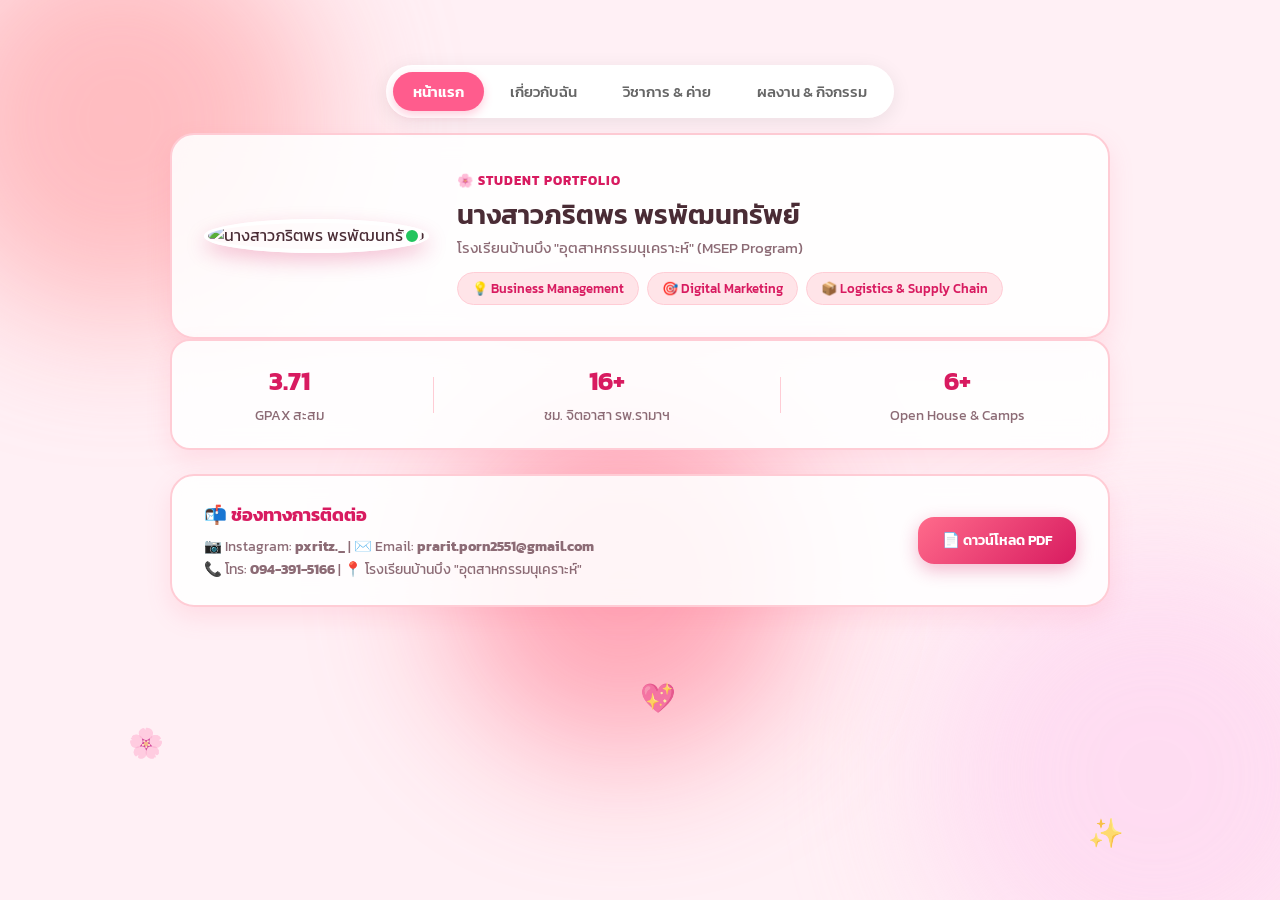
==== commit fc76bd62: "Update index.html" ====
--- a/index.html
+++ b/index.html
@@ -12,10 +12,10 @@
     <!-- แถบปุ่มกดสลับพาร์ทด้านบน -->
     <div class="top-nav-wrapper">
         <div class="tab-nav">
-            <button class="tab-btn active" onclick="switchTab('home')">หน้าแรก</button>
-            <button class="tab-btn" onclick="switchTab('about')">เกี่ยวกับฉัน</button>
-            <button class="tab-btn" onclick="switchTab('academic')">วิชาการ & ค่าย</button>
-            <button class="tab-btn" onclick="switchTab('activities')">ผลงาน & กิจกรรม</button>
+            <button class="tab-btn active" onclick="switchTab(event, 'home')">หน้าแรก</button>
+            <button class="tab-btn" onclick="switchTab(event, 'about')">เกี่ยวกับฉัน</button>
+            <button class="tab-btn" onclick="switchTab(event, 'academic')">วิชาการ & ค่าย</button>
+            <button class="tab-btn" onclick="switchTab(event, 'activities')">ผลงาน & กิจกรรม</button>
         </div>
     </div>
 
@@ -289,24 +289,27 @@
         </footer>
     </div>
 
-    <!-- โค้ด JavaScript สำหรับสั่งงานให้ปุ่มกดสลับหน้าทำงาน -->
+    <!-- โค้ดควบคุมปุ่มกดสลับหน้า -->
     <script>
-        function switchTab(tabId) {
-            // ซ่อนทุกหน้า
+        function switchTab(evt, tabId) {
+            // ซ่อนทุกพาร์ท
             const allTabs = document.querySelectorAll('.page-tab');
-            allTabs.forEach(tab => tab.classList.remove('active-page'));
-
-            // แสดงเฉพาะหน้าที่กดเลือก
+            allTabs.forEach(tab => {
+                tab.classList.remove('active-page');
+            });
+
+            // แสดงเฉพาะพาร์ทที่กด
             const targetTab = document.getElementById(tabId);
             if (targetTab) {
                 targetTab.classList.add('active-page');
             }
 
-            // เปลี่ยนสถานะไฮไลท์ของปุ่มกด
+            // เปลี่ยนปุ่มกดสีชมพูตามตัวเลือก
             const allBtns = document.querySelectorAll('.tab-btn');
-            allBtns.forEach(btn => btn.classList.remove('active'));
-            
-            event.currentTarget.classList.add('active');
+            allBtns.forEach(btn => {
+                btn.classList.remove('active');
+            });
+            evt.currentTarget.classList.add('active');
         }
     </script>
 
--- a/style.css
+++ b/style.css
@@ -570,3 +570,71 @@
 .act-sub-images::-webkit-scrollbar-thumb:hover {
     background: var(--accent);
 }
+/* ==========================================
+   แถบเมนูสลับพาร์ท (Tab Navigation)
+   ========================================== */
+
+/* จัดตำแหน่งแถบปุ่มให้อยู่ตรงกลางหน้าจอ */
+.top-nav-wrapper {
+    display: flex;
+    justify-content: center;
+    margin: 25px 0 15px 0;
+    position: sticky;
+    top: 15px;
+    z-index: 999;
+}
+
+/* กรอบสีขาวมนทรงแคปซูล */
+.tab-nav {
+    display: flex;
+    background: rgba(255, 255, 255, 0.95);
+    backdrop-filter: blur(10px);
+    padding: 6px;
+    border-radius: 30px;
+    box-shadow: 0 4px 20px rgba(0, 0, 0, 0.08);
+    gap: 6px;
+    border: 1px solid rgba(255, 255, 255, 0.6);
+}
+
+/* ปุ่มแต่ละปุ่ม */
+.tab-btn {
+    border: none;
+    background: transparent;
+    padding: 8px 20px;
+    border-radius: 20px;
+    font-family: 'Kanit', sans-serif;
+    font-size: 15px;
+    font-weight: 500;
+    color: #666;
+    cursor: pointer;
+    transition: all 0.3s ease;
+}
+
+/* เอาเมาส์ชี้ปุ่ม */
+.tab-btn:hover {
+    color: #ff5c8d;
+}
+
+/* ปุ่มที่ถูกเลือกใช้งานอยู่ */
+.tab-btn.active {
+    background-color: #ff5c8d;
+    color: #ffffff;
+    font-weight: 600;
+    box-shadow: 0 4px 10px rgba(255, 92, 141, 0.3);
+}
+
+/* ซ่อน/แสดง เนื้อหาของแต่ละพาร์ท */
+.page-tab {
+    display: none;
+}
+
+.page-tab.active-page {
+    display: block;
+    animation: fadeIn 0.3s ease-in-out;
+}
+
+/* เอฟเฟกต์ค่อยๆ แสดงเมื่อสลับพาร์ท */
+@keyframes fadeIn {
+    from { opacity: 0; transform: translateY(6px); }
+    to { opacity: 1; transform: translateY(0); }
+}
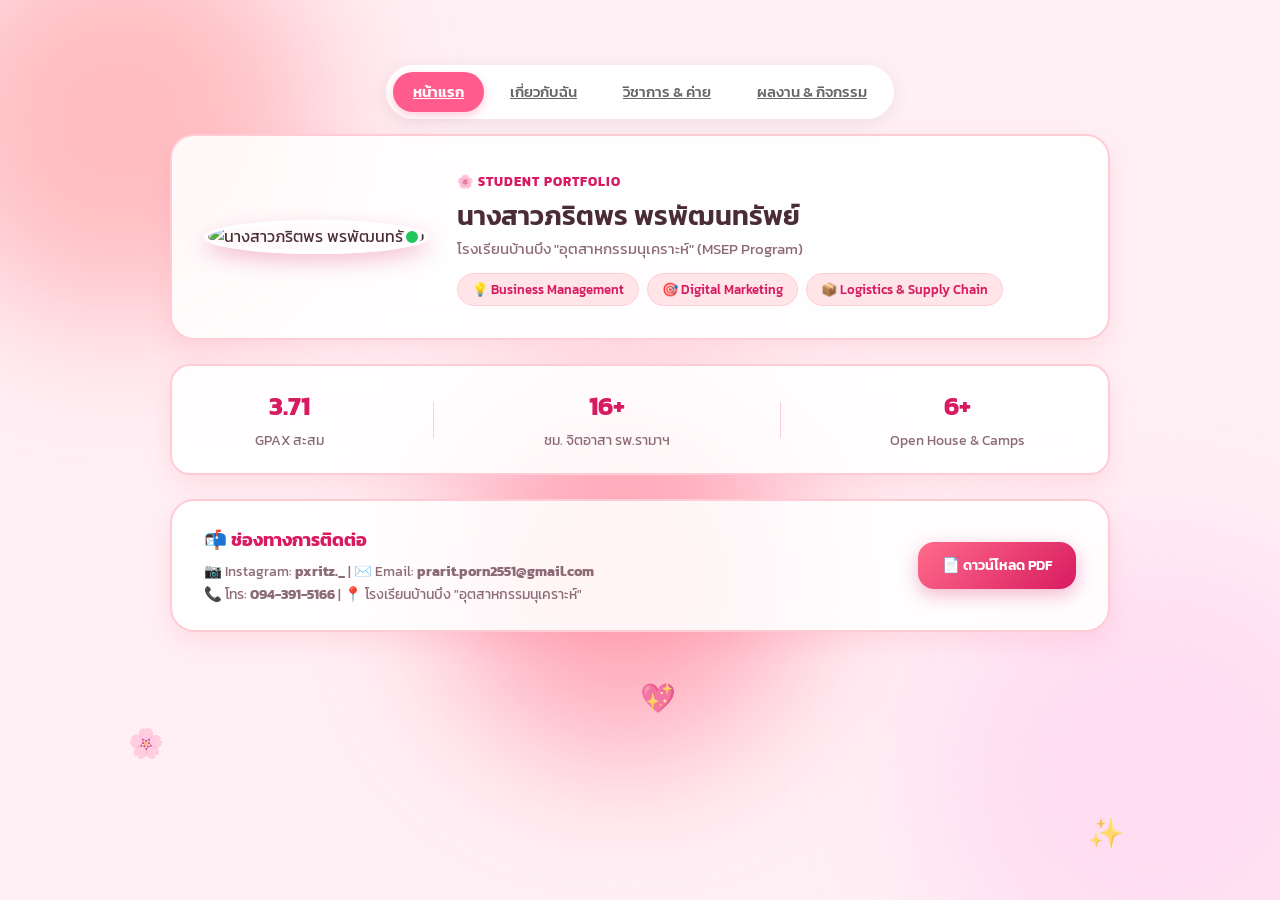
==== commit 888f5709: "Update index.html" ====
--- a/index.html
+++ b/index.html
@@ -3,23 +3,23 @@
 <head>
     <meta charset="UTF-8">
     <meta name="viewport" content="width=device-width, initial-scale=1.0">
-    <title>Portfolio | ภริตพร พรพัฒนทรัพย์</title>
+    <title>หน้าแรก | ภริตพร พรพัฒนทรัพย์</title>
     <link rel="stylesheet" href="style.css">
     <link href="https://fonts.googleapis.com/css2?family=Kanit:wght@300;400;500;600;700&display=swap" rel="stylesheet">
 </head>
 <body>
 
-    <!-- แถบปุ่มกดสลับพาร์ทด้านบน -->
+    <!-- เมนูนำทาง -->
     <div class="top-nav-wrapper">
         <div class="tab-nav">
-            <button class="tab-btn active" onclick="switchTab(event, 'home')">หน้าแรก</button>
-            <button class="tab-btn" onclick="switchTab(event, 'about')">เกี่ยวกับฉัน</button>
-            <button class="tab-btn" onclick="switchTab(event, 'academic')">วิชาการ & ค่าย</button>
-            <button class="tab-btn" onclick="switchTab(event, 'activities')">ผลงาน & กิจกรรม</button>
+            <a href="index.html" class="tab-btn active">หน้าแรก</a>
+            <a href="about.html" class="tab-btn">เกี่ยวกับฉัน</a>
+            <a href="academic.html" class="tab-btn">วิชาการ & ค่าย</a>
+            <a href="activities.html" class="tab-btn">ผลงาน & กิจกรรม</a>
         </div>
     </div>
 
-    <!-- Background Animated Elements -->
+    <!-- Background Elements -->
     <div class="bg-animated">
         <div class="pink-orb orb1"></div>
         <div class="pink-orb orb2"></div>
@@ -30,253 +30,39 @@
     </div>
 
     <div class="main-wrapper">
+        <header class="hero-card">
+            <div class="profile-box">
+                <img src="IMG_4195.jpeg" alt="นางสาวภริตพร พรพัฒนทรัพย์" class="profile-img">
+                <span class="status-dot" title="พร้อมสำหรับการศึกษาต่อ"></span>
+            </div>
+            <div class="hero-info">
+                <span class="sub-heading">🌸 STUDENT PORTFOLIO</span>
+                <h1>นางสาวภริตพร พรพัฒนทรัพย์</h1>
+                <p class="school-name">โรงเรียนบ้านบึง "อุตสาหกรรมนุเคราะห์" (MSEP Program)</p>
+                <div class="tag-group">
+                    <span class="tag">💡 Business Management</span>
+                    <span class="tag">🎯 Digital Marketing</span>
+                    <span class="tag">📦 Logistics & Supply Chain</span>
+                </div>
+            </div>
+        </header>
 
-        <!-- ================= พาร์ท 1: หน้าแรก ================= -->
-        <div id="home" class="page-tab active-page">
-            <header class="hero-card">
-                <div class="profile-box">
-                    <img src="IMG_4195.jpeg" alt="นางสาวภริตพร พรพัฒนทรัพย์" class="profile-img">
-                    <span class="status-dot" title="พร้อมสำหรับการศึกษาต่อ"></span>
-                </div>
-                <div class="hero-info">
-                    <span class="sub-heading">🌸 STUDENT PORTFOLIO</span>
-                    <h1>นางสาวภริตพร พรพัฒนทรัพย์</h1>
-                    <p class="school-name">โรงเรียนบ้านบึง "อุตสาหกรรมนุเคราะห์" (MSEP Program)</p>
-                    <div class="tag-group">
-                        <span class="tag">💡 Business Management</span>
-                        <span class="tag">🎯 Digital Marketing</span>
-                        <span class="tag">📦 Logistics & Supply Chain</span>
-                    </div>
-                </div>
-            </header>
-
-            <section class="stats-card">
-                <div class="stat-box">
-                    <span class="num">3.71</span>
-                    <span class="label">GPAX สะสม</span>
-                </div>
-                <div class="divider"></div>
-                <div class="stat-box">
-                    <span class="num">16+</span>
-                    <span class="label">ชม. จิตอาสา รพ.รามาฯ</span>
-                </div>
-                <div class="divider"></div>
-                <div class="stat-box">
-                    <span class="num">6+</span>
-                    <span class="label">Open House & Camps</span>
-                </div>
-            </section>
-        </div>
-
-        <!-- ================= พาร์ท 2: เกี่ยวกับฉัน ================= -->
-        <div id="about" class="page-tab">
-            <div class="two-col-grid">
-                <section class="content-card">
-                    <h2>👤 ประวัติส่วนตัว</h2>
-                    <div class="info-body">
-                        <p><strong>ชื่อ-นามสกุล:</strong> ภริตพร พรพัฒนทรัพย์</p>
-                        <p><strong>Name:</strong> PARITTAPORN PORNPATTANASAP</p>
-                        <p><strong>แผนการเรียน:</strong> วิทยาศาสตร์-คณิตศาสตร์ (MSEP)</p>
-                        <blockquote class="quote">"ไม่แข่งกับใคร แค่ทำให้ดีกว่าตัวเองเมื่อวานก็พอ"</blockquote>
-                    </div>
-                </section>
-
-                <section class="content-card">
-                    <h2>💡 ทักษะความสามารถ</h2>
-                    <div class="skill-pills">
-                        <span>🧩 Problem Solving</span>
-                        <span>🔄 Adaptability</span>
-                        <span>🇬🇧 English Comm.</span>
-                        <span>🤝 Collaboration</span>
-                        <span>⏰ Time Management</span>
-                        <span>✨ Service Mind</span>
-                    </div>
-                </section>
+        <section class="stats-card">
+            <div class="stat-box">
+                <span class="num">3.71</span>
+                <span class="label">GPAX สะสม</span>
             </div>
-        </div>
-
-        <!-- ================= พาร์ท 3: วิชาการ & ค่าย ================= -->
-        <div id="academic" class="page-tab">
-            <section class="content-card">
-                <h2>🎓 กิจกรรมวิชาการ & ค่ายศึกษาต่อ</h2>
-                <div class="timeline-list">
-                    <div class="tl-item">
-                        <span class="tl-dot"></span>
-                        <div>
-                            <strong>การสอบแข่งขันโอลิมปิกวิชาการ (สอวน. POSN)</strong>
-                            <p>ศูนย์สอบมหาวิทยาลัยบูรพา</p>
-                        </div>
-                    </div>
-                    <div class="tl-item">
-                        <span class="tl-dot"></span>
-                        <div>
-                            <strong>งานเปิดบ้านวิชาการ (Open House)</strong>
-                            <p>Chula Open House | TU Open House | Mahidol PTOT Open House | SWU Open House | "TU Gether" Camp</p>
-                        </div>
-                    </div>
-                    <div class="tl-item">
-                        <span class="tl-dot"></span>
-                        <div>
-                            <strong>การอบรมและหลักสูตรวุฒิบัตร</strong>
-                            <p>อุ่นใจไซเบอร์ (สพฐ. x AIS) | ต้านทุจริตศึกษา (ป.ป.ช.) | English Nirin | SmartMathPro</p>
-                        </div>
-                    </div>
-                </div>
-            </section>
-        </div>
-
-        <!-- ================= พาร์ท 4: ผลงาน & กิจกรรม ================= -->
-        <div id="activities" class="page-tab">
-            <section class="activities-wrapper">
-                <h2 class="section-title">✨ ผลงานและกิจกรรมไฮไลต์</h2>
-                <div class="activity-grid">
-
-                    <!-- 1 -->
-                    <article class="act-card">
-                        <div class="act-img-wrap">
-                            <img src="activity-1.jpg" alt="งานศิลปหัตถกรรมนักเรียน">
-                            <span class="badge badge-pink">🥇 เหรียญทอง</span>
-                        </div>
-                        <div class="act-body">
-                            <h3>งานศิลปหัตถกรรมนักเรียน ครั้งที่ 72</h3>
-                            <p>รางวัลระดับเหรียญทอง การประกวดโครงงานอาชีพ ระดับชั้น ม.4 - ม.6 (สพม.ชลบุรี ระยอง)</p>
-                            <div class="act-gallery-title">📷 ภาพบรรยากาศกิจกรรมเพิ่มเติม:</div>
-                            <div class="act-sub-images">
-                                <img src="activity-2.jpg" alt="บรรยากาศวันแข่งขัน">
-                            </div>
-                            <a href="contest.jpg" target="_blank" class="btn-link">ดูประกาศนียบัตร/รูปภาพเพิ่มเติม ➔</a>
-                        </div>
-                    </article>
-
-                    <!-- 2 -->
-                    <article class="act-card">
-                        <div class="act-img-wrap">
-                            <img src="ramavol-1.jpg" alt="จิตอาสารามาธิบดี">
-                            <span class="badge badge-pink">🏥 จิตอาสา</span>
-                        </div>
-                        <div class="act-body">
-                            <h3>จิตอาสารามาธิบดี (16 ชั่วโมง)</h3>
-                            <p>ปฏิบัติงานสนับสนุนและอำนวยความสะดวกแก่ผู้ป่วย ณ โรงพยาบาลรามาธิบดี</p>
-                            <div class="act-gallery-title">📷 ภาพบรรยากาศกิจกรรมเพิ่มเติม:</div>
-                            <div class="act-sub-images">
-                                <img src="ramavol-2.jpg" alt="จิตอาสารามาธิบดี 2">
-                            </div>
-                            <a href="cert-ramavolunteer.png" target="_blank" class="btn-link">ดูเกียรติบัตร ➔</a>
-                        </div>
-                    </article>
-
-                    <!-- 3 -->
-                    <article class="act-card">
-                        <div class="act-img-wrap">
-                            <img src="staff-2.jpg" alt="คณะกรรมการประจำห้องรับรองครู">
-                            <span class="badge badge-pink">🤝 คณะกรรมการ</span>
-                        </div>
-                        <div class="act-body">
-                            <h3>คณะกรรมการประจำห้องรับรองครู</h3>
-                            <p>ปฏิบัติหน้าที่ฝ่ายต้อนรับและอำนวยความสะดวกในงานศิลปหัตถกรรมนักเรียน ครั้งที่ 73</p>
-                            <div class="act-gallery-title">📷 ภาพบรรยากาศกิจกรรมเพิ่มเติม:</div>
-                            <div class="act-sub-images">
-                                <img src="staff-1.jpg" alt="บรรยากาศการทำงานสตาฟ 1">
-                            </div>
-                            <a href="cert-staff.jpg" target="_blank" class="btn-link">ดูเกียรติบัตร ➔</a>
-                        </div>
-                    </article>
-
-                    <!-- 4 -->
-                    <article class="act-card">
-                        <div class="act-img-wrap">
-                            <img src="cpr-1.jpg" alt="การอบรม CPR & AED">
-                            <span class="badge badge-pink">🚑 CPR & AED</span>
-                        </div>
-                        <div class="act-body">
-                            <h3>การปฐมพยาบาลและการกู้ชีพขั้นพื้นฐาน</h3>
-                            <p>ผ่านการฝึกอบรมเชิงปฏิบัติการ CPR & AED โดยโรงพยาบาลบ้านบึง</p>
-                            <div class="act-gallery-title">📷 ภาพบรรยากาศกิจกรรมเพิ่มเติม:</div>
-                            <div class="act-sub-images">
-                                <img src="cpr-2.jpg" alt="ฝึกกู้ชีพ CPR 2">
-                            </div>
-                            <a href="cert-cpr.jpg" target="_blank" class="btn-link">ดูเกียรติบัตร ➔</a>
-                        </div>
-                    </article>
-
-                    <!-- 5 -->
-                    <article class="act-card">
-                        <div class="act-img-wrap">
-                            <img src="ปลูกป่า2.jpg" alt="โครงการทริปอาสาปลูกป่า">
-                            <span class="badge badge-pink">🌱 จิตอาสา</span>
-                        </div>
-                        <div class="act-body">
-                            <h3>โครงการทริปอาสาปลูกป่า</h3>
-                            <p>ร่วมกิจกรรมฟื้นฟูธรรมชาติและสิ่งแวดล้อม ณ จ.ฉะเชิงเทรา กับมูลนิธิวิถีธรรมชลบุรี</p>
-                            <div class="act-gallery-title">📷 ภาพบรรยากาศกิจกรรมเพิ่มเติม:</div>
-                            <div class="act-sub-images">
-                                <img src="ปลูกป่า3.jpg" alt="ปลูกป่า3">
-                            </div>
-                            <a href="ปลูกป่า.jpg" target="_blank" class="btn-link">ดูภาพบรรยากาศรวม ➔</a>
-                        </div>
-                    </article>
-
-                    <!-- 6 -->
-                    <article class="act-card">
-                        <div class="act-img-wrap">
-                            <img src="ดูเด็ก1.jpg" alt="ค่าย IS THIS GOOD V.3">
-                            <span class="badge badge-pink">💖 ค่ายคุณธรรม</span>
-                        </div>
-                        <div class="act-body">
-                            <h3>ค่าย IS THIS GOOD V.3</h3>
-                            <p>เข้าร่วมกิจกรรมส่งเสริมคุณธรรม จริยธรรม และการพัฒนาจิตใจ</p>
-                            <div class="act-gallery-title">📷 ภาพบรรยากาศกิจกรรมเพิ่มเติม:</div>
-                            <div class="act-sub-images">
-                                <img src="ดูเด็ก2.jpg" alt="ดูเด็ก2.jpg">
-                                <img src="ดูเด็ก3.jpg" alt="ดูเด็ก2.jpg">
-                            </div>
-                            <a href="ดูเด็ก.jpg" target="_blank" class="btn-link">ดูภาพบรรยากาศรวม ➔</a>
-                        </div>
-                    </article>
-
-                    <!-- 7 -->
-                    <article class="act-card">
-                        <div class="act-img-wrap">
-                            <img src="เปิดหมวก.jpg" alt="กิจกรรมเปิดหมวก">
-                            <span class="badge badge-pink">🎤 จิตอาสา</span>
-                        </div>
-                        <div class="act-body">
-                            <h3>เข้าร่วมเล่นดนตรีเปิดหมวกระดมทุนเพื่อการกุศล </h3>
-                            <p>กิจกรรมเล่นดนตรีเปิดหมวกระดมทุนเพื่อการกุศล ร่วมกับกลุ่ม Dragon Eye เพื่อช่วยเหลือสังคมและส่งเสริมกิจกรรมจิตอาสา</p>
-                            <div class="act-gallery-title">📷 ภาพบรรยากาศกิจกรรมเพิ่มเติม:</div>
-                            <div class="act-sub-images">
-                                <img src="เปิดหมวก1.jpg" alt="เปิดหมวก">
-                            </div>
-                        </div>
-                    </article>
-                    
-                    <!-- 8 -->
-                    <article class="act-card">
-                        <div class="act-img-wrap">
-                            <img src="ใบ อย.jpg" alt="กิจกรรม อย.น้อย">
-                            <span class="badge badge-pink">🍎 สุขภาพ</span>
-                        </div>
-                        <div class="act-body">
-                            <h3>โครงการ อย.น้อย ชุมชนและโรงเรียน</h3>
-                            <p>กิจกรรมรณรงค์และตรวจสอบความปลอดภัยด้านผลิตภัณฑ์สุขภาพในโรงเรียน</p>
-                        </div>
-                    </article>
-
-                    <!-- 9 -->
-                    <article class="act-card">
-                        <div class="act-img-wrap">
-                            <img src="แข่งต้านยา.jpg" alt="การแข่งขันต้านยาเสพติด">
-                            <span class="badge badge-pink">🏆 การประกวด</span>
-                        </div>
-                        <div class="act-body">
-                            <h3>กิจกรรมรณรงค์ป้องกันและต้านยาเสพติด</h3>
-                            <p>เข้าร่วมการแข่งขันและส่งเสริมกิจกรรมรณรงค์ต่อต้านสารเสพติดในสถานศึกษา</p>
-                        </div>
-                    </article>
-
-                </div>
-            </section>
-        </div>
+            <div class="divider"></div>
+            <div class="stat-box">
+                <span class="num">16+</span>
+                <span class="label">ชม. จิตอาสา รพ.รามาฯ</span>
+            </div>
+            <div class="divider"></div>
+            <div class="stat-box">
+                <span class="num">6+</span>
+                <span class="label">Open House & Camps</span>
+            </div>
+        </section>
 
         <!-- Footer -->
         <footer class="footer-card">
@@ -289,29 +75,5 @@
         </footer>
     </div>
 
-    <!-- โค้ดควบคุมปุ่มกดสลับหน้า -->
-    <script>
-        function switchTab(evt, tabId) {
-            // ซ่อนทุกพาร์ท
-            const allTabs = document.querySelectorAll('.page-tab');
-            allTabs.forEach(tab => {
-                tab.classList.remove('active-page');
-            });
-
-            // แสดงเฉพาะพาร์ทที่กด
-            const targetTab = document.getElementById(tabId);
-            if (targetTab) {
-                targetTab.classList.add('active-page');
-            }
-
-            // เปลี่ยนปุ่มกดสีชมพูตามตัวเลือก
-            const allBtns = document.querySelectorAll('.tab-btn');
-            allBtns.forEach(btn => {
-                btn.classList.remove('active');
-            });
-            evt.currentTarget.classList.add('active');
-        }
-    </script>
-
 </body>
 </html>
